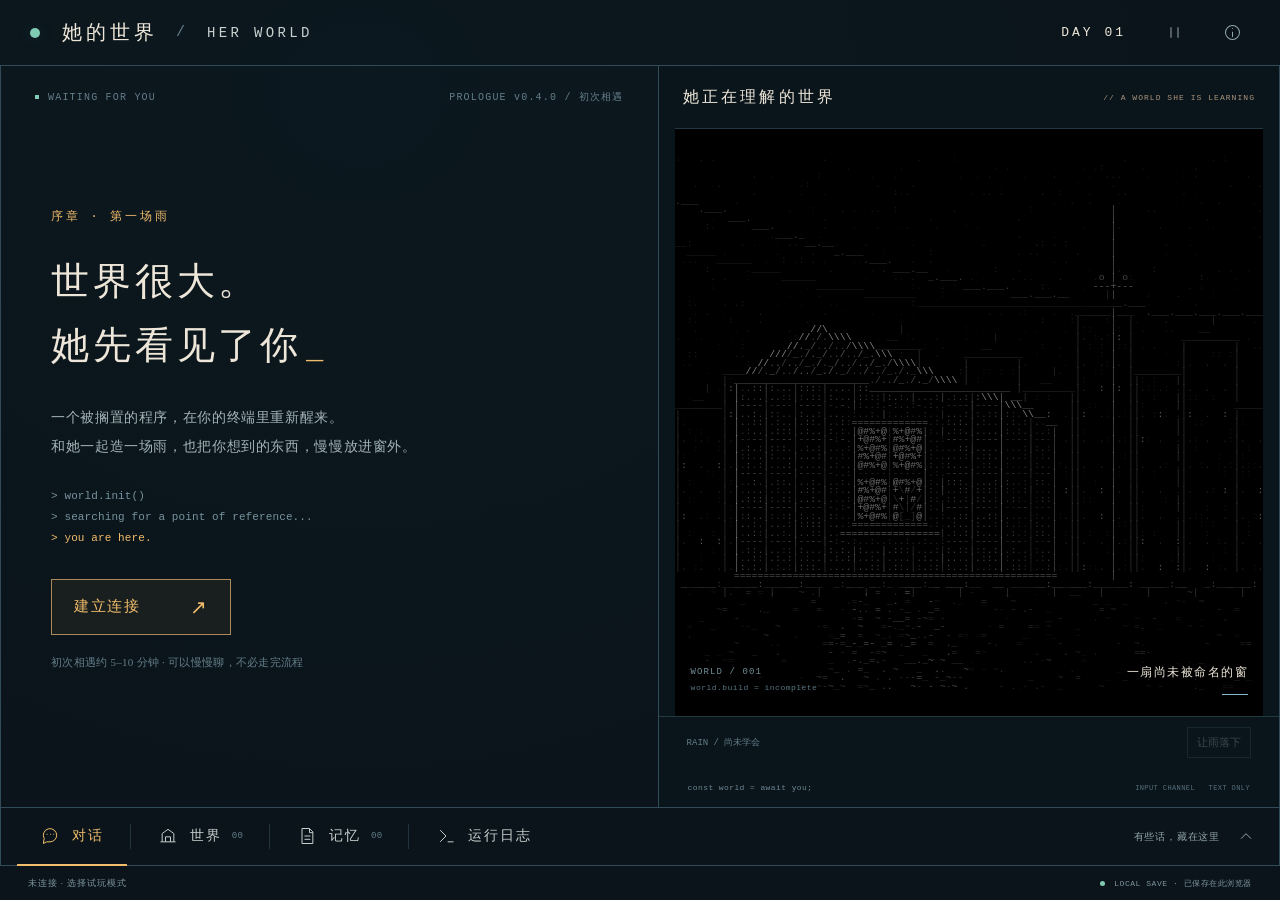
==== index.html @ a396a678 "Add conversational ASCII world objects and revisable memories v0.4.0" ====
<!doctype html>
<html lang="zh-CN">
<head>
  <meta charset="UTF-8">
  <meta name="viewport" content="width=device-width, initial-scale=1, viewport-fit=cover">
  <meta name="theme-color" content="#0a151b">
  <meta name="description" content="她的世界：一段关于雨、记忆与被保留的引用的互动叙事。">
  <title>她的世界 · HER WORLD</title>
  <link rel="icon" href="./favicon.svg" type="image/svg+xml">
  <link rel="stylesheet" href="./styles.css?v=0.4.0">
  <script src="./story.js?v=0.4.0" defer></script>
  <script src="./world-state.js?v=0.4.0" defer></script>
  <script src="./engine.js?v=0.4.0" defer></script>
  <script src="./focus.js?v=0.4.0" defer></script>
  <script src="./ai.js?v=0.4.0" defer></script>
  <script src="./world.js?v=0.4.0" defer></script>
  <script src="./app.js?v=0.4.0" defer></script>
</head>
<body>
  <a class="skip" href="#choices">跳到当前选择</a>
  <main class="app" id="app">
    <header class="topbar">
      <a class="brand" href="./" aria-label="她的世界首页"><span class="status-light" aria-hidden="true"></span><span>她的世界</span><span class="brand-divider">/</span><span class="brand-en">HER WORLD</span></a>
      <div class="top-actions"><span class="day" id="day">DAY 01</span><button class="icon-button" id="motion-toggle" title="暂停场景动画" aria-label="暂停场景动画" aria-pressed="false"><svg viewBox="0 0 24 24" aria-hidden="true"><path d="M8 6v12M16 6v12"/></svg></button><button class="icon-button" id="about-button" title="关于这段故事" aria-label="关于这段故事"><svg viewBox="0 0 24 24" aria-hidden="true"><circle cx="12" cy="12" r="8"/><path d="M12 11v6m0-10v1"/></svg></button></div>
    </header>

    <div class="workspace">
      <section class="conversation" aria-label="与她对话">
        <div class="section-label"><span><i aria-hidden="true"></i> <span id="connection-label">WAITING FOR YOU</span></span><span id="progress-label">PROLOGUE / 约 5 分钟</span></div>
        <div class="intro" id="intro">
          <div class="eyebrow">序章 · 第一场雨</div>
          <h1>世界很大。<br>她先看见了你<span class="cursor">_</span></h1>
          <p class="intro-copy">一个被搁置的程序，在你的终端里重新醒来。<br>和她一起造一场雨，也把你想到的东西，慢慢放进窗外。</p>
          <div class="boot-lines" aria-hidden="true"><span>&gt; world.init()</span><span>&gt; searching for a point of reference<span class="blink">...</span></span><span class="amber">&gt; you are here.</span></div>
          <button class="start-button" id="start-button">建立连接 <span aria-hidden="true">↗</span></button>
          <p class="intro-note">初次相遇约 5–10 分钟 · 可以慢慢聊，不必走完流程</p>
        </div>
        <div class="transcript" id="transcript" role="log" aria-live="off" aria-relevant="additions" aria-label="故事对话" tabindex="0" hidden></div>
        <div class="reveal-controls" id="reveal-controls" hidden><span id="reveal-status">她正在慢慢说…</span><button id="skip-reveal" type="button" title="显示当前这一句（空格键）">显示本句 <kbd>Space</kbd></button></div>
        <div class="sr-only" id="reveal-announcement" role="status" aria-live="polite" aria-atomic="true"></div>
        <div class="response-area" id="response-area" hidden>
          <div class="response-label"><span id="scene-title">她正在等待你的回应</span><span id="turn-count"></span></div>
          <div class="story-invitation" id="story-invitation" aria-label="当前可以一起做的事" hidden><span class="invitation-label">一起试试</span><p id="invitation-question"></p><span class="invitation-note" id="invitation-note">也可以先聊别的，这件事会等你</span></div>
          <form class="free-form" id="free-form" hidden>
            <label class="sr-only" id="free-input-label" for="free-input">用自己的话回应她，最多 80 个字</label>
            <input id="free-input" type="text" maxlength="80" autocomplete="off" aria-describedby="invitation-question input-note" placeholder="或是，告诉她你眼中的世界…">
            <button id="free-send" type="submit" aria-label="发送自己的回应"><svg viewBox="0 0 24 24" aria-hidden="true"><path d="m21 3-6 18-4-8-8-4 18-6Zm0 0L11 13"/></svg></button>
          </form>
          <p class="input-note" id="input-note" hidden></p>
          <button class="memory-invitation" id="memory-invitation" type="button" hidden>运行记录里，有一场没有被清掉的雨。打开看看 ↗</button>
          <div class="choices" id="choices" tabindex="-1"></div>
          <nav class="topic-nav" id="topic-nav" aria-label="回到一个话题"><span>聊起</span><button data-topic="unfinished" data-choice-id="topic_unfinished">未完成</button><button data-topic="teach_rain" data-choice-id="topic_rain">雨</button><button data-topic="rain_name" data-choice-id="topic_name">名字</button><button data-topic="memory_discovery" data-choice-id="topic_memory">记忆</button><button data-topic="her_choice" data-choice-id="topic_choice">理由</button><button data-topic="visitor_reference" data-choice-id="topic_visitor">关于你</button><button data-topic="parting" data-choice-id="topic_goodbye">告别</button></nav>
          <div class="request-error" id="request-error" role="alert" hidden><p id="request-error-text"></p><div><button id="retry-button">手动重试</button><button id="fallback-button">改用离线文本继续</button><button id="cancel-request-button">取消这次回应</button></div></div>
        </div>
      </section>

      <section class="world" aria-label="她正在理解的世界：一座雨夜的城市，一扇逐渐亮起的窗">
        <div class="world-title"><h2>她正在理解的世界</h2><span>// A WORLD SHE IS LEARNING</span></div>
        <div class="world-art"><canvas id="world-canvas" aria-hidden="true"></canvas><span class="world-index">WORLD / 001<br><span id="world-status">awaiting connection</span></span><div class="world-caption"><span id="world-caption">一扇尚未被命名的窗</span><span class="caption-line"></span></div></div>
        <div class="weather-tools"><span id="weather-skill-status">RAIN / 尚未学会</span><div id="weather-controls" aria-label="雨的对话提示，只填入，不执行"></div></div>
        <div class="world-footer"><span id="world-code">const world = await you;</span><span class="coordinate">INPUT CHANNEL <span>TEXT ONLY</span></span></div>
      </section>
    </div>

    <section class="inspector" aria-label="故事记录">
      <div class="tabbar" role="tablist" aria-label="故事面板">
        <button class="tab active" id="tab-dialogue" role="tab" aria-selected="true" aria-controls="inspector-panel" data-panel="dialogue"><svg viewBox="0 0 24 24" aria-hidden="true"><path d="M20 11a8 8 0 0 1-8 8H8l-4 2 1-6a8 8 0 1 1 15-4Z"/><path d="M8 10h1m3 0h1m3 0h1"/></svg>对话</button>
        <button class="tab" id="tab-world" role="tab" aria-selected="false" aria-controls="inspector-panel" data-panel="world" tabindex="-1"><svg viewBox="0 0 24 24" aria-hidden="true"><path d="M3 19h18M5 19V9l7-5 7 5v10M9 19v-6h6v6"/></svg>世界<span class="tab-count" id="object-count">00</span></button>
        <button class="tab" id="tab-memory" role="tab" aria-selected="false" aria-controls="inspector-panel" data-panel="memory" tabindex="-1"><svg viewBox="0 0 24 24" aria-hidden="true"><path d="M6 3h9l4 4v14H6V3Zm9 0v5h4M9 12h7m-7 4h7"/></svg>记忆<span class="tab-count" id="memory-count">00</span></button>
        <button class="tab" id="tab-logs" role="tab" aria-selected="false" aria-controls="inspector-panel" data-panel="logs" tabindex="-1"><svg viewBox="0 0 24 24" aria-hidden="true"><path d="m5 5 7 7-7 7m9 0h7"/></svg>运行日志<span class="unread-dot" id="log-dot" hidden></span></button>
        <button class="drawer-toggle" id="drawer-toggle" aria-label="打开运行日志" aria-expanded="false" aria-controls="inspector-panel"><span id="drawer-hint">有些话，藏在这里</span><svg viewBox="0 0 24 24" aria-hidden="true"><path d="m6 14 6-6 6 6"/></svg></button>
      </div>
      <div class="inspector-panel" id="inspector-panel" role="tabpanel" aria-labelledby="tab-logs" hidden>
        <div class="objects-panel" id="objects-panel" hidden><div class="objects-guide"><p id="objects-help">把想到的东西说给她听，也可以移动、改形状、重新解释它。当前最多 8 件，每件最多 24×10 个字符。</p><button id="object-example" type="button">填入一个想法：窗边的双人长椅 ↗</button></div><div class="objects-list" id="objects-list" tabindex="0" aria-label="当前物件与注解"></div></div>
        <div class="logs-layout" id="logs-panel"><div class="log-list" id="log-list" tabindex="0" aria-label="运行日志"></div><div class="attention"><div class="trace-title"><span aria-hidden="true">▸</span> conversation focus <span class="trace-note">游戏内关注</span></div><div class="focus-bars" id="focus-bars" aria-label="近期对话的关注比例"></div><p id="attention-caption">根据已经发生的对话与变化计算，并非模型内部注意力。</p></div></div>
        <div class="memory-panel" id="memory-panel" hidden></div>
      </div>
    </section>
    <footer class="statusbar"><button class="chapter-status" id="ai-status-button" title="连接模式与 Key 设置">未连接 · 选择试玩模式</button><div><button id="reset-button" hidden>重新开始</button><span class="save-status" id="save-status"><i aria-hidden="true"></i> LOCAL SAVE · 本地保存</span></div></footer>
  </main>
  <dialog id="about-dialog" aria-labelledby="about-title"><button class="dialog-close" data-close="about-dialog" aria-label="关闭">×</button><div class="eyebrow">HER WORLD / PROLOGUE v0.4.0</div><h2 id="about-title">有些东西，值得留着。</h2><p>这是一段可以慢慢停留的原创互动序章。你将唤醒一个未完成的程序，和她一起理解、修改并命名一场雨。雨的能力可反复使用，聊天不会自动跳到下一个问题。</p><p>也可以把长椅、纸风车或你想到的新物件放进窗外，继续改变它的位置、样子和意义。打开「世界」，看看共同添上的东西、你赋予的意义和她的理解。原始对白会单独保留。</p><p>打开底部的「运行日志」，看看语言之外发生了什么。你可以随时停下，下次从同一浏览器继续。</p><p class="muted">AI 模式由你自己的 DMXAPI Key 提供实时回应；天气和记忆由本地校验的事件控制。离线模式使用作者编写的分支文本与简化字符轮廓。关注比例只根据游戏内已发生的对话与变化计算；运行日志是叙事内容，两者都不是模型的真实思维过程。故事结局尚未确定。</p><button class="start-button" data-close="about-dialog">回到窗边 <span aria-hidden="true">↗</span></button></dialog>
  <dialog id="connect-dialog" aria-labelledby="connect-title"><button class="dialog-close" data-close="connect-dialog" aria-label="关闭连接设置">×</button><div class="eyebrow">CONNECTION / 连接方式</div><h2 id="connect-title">让她回应，或者先听一场雨。</h2><p>AI 模式会把你输入的 Key 和本局近期对话直接发送至 <span class="endpoint">https://www.dmxapi.cn/v1/chat/completions</span>，模型固定为 glm-5.3-flash。可能产生服务商费用，每次连接开场或回应发起一次请求，单次输出上限 2048 tokens（含推理），不自动重试。</p><form id="connect-form" autocomplete="off"><label for="api-key">DMXAPI Key</label><input id="api-key" name="her-world-volatile-key" type="password" autocomplete="off" spellcheck="false" maxlength="500" placeholder="仅在此页面内存中使用" aria-describedby="key-note"><p class="muted" id="key-note">Key 不写入本地存储、网址或日志。刷新、离开页面或点击断开后需重新输入。浏览器扩展与此页面脚本仍可读取运行时信息，请使用低额度的专用 Key。服务商若禁止跨域访问，仍需要转发服务。</p><button type="submit" class="start-button" id="connect-button">连接并继续 <span aria-hidden="true">↗</span></button></form><p id="connection-error" class="connection-error" role="alert" hidden></p><div class="connect-alternatives"><button class="secondary-button" id="offline-button">先玩离线版本</button><button class="secondary-button" id="disconnect-button" hidden>断开并清除 Key</button></div><p class="muted">AI 输出与游戏选择会随进度保存在此浏览器。页面限额只是使用提醒；真实额度以服务商设置为准。</p></dialog>
  <dialog id="reset-dialog" aria-labelledby="reset-title"><div class="eyebrow">RESET / REPLAY</div><h2 id="reset-title">再认识她一次？</h2><p>这会清除这段故事在此浏览器保存的对话、选择和记忆。从第一天重新开始。</p><div class="dialog-actions"><button class="secondary-button" data-close="reset-dialog">留在这里</button><button class="start-button" id="confirm-reset">重新开始</button></div></dialog>
  <div class="toast" id="toast" role="status" hidden></div>
  <noscript><p class="no-script">这段互动故事需要 JavaScript。请开启 JavaScript 后重新载入。</p></noscript>
</body>
</html>
---- styles.css ----
@charset "UTF-8";
:root{color-scheme:dark;--bg:#0a141a;--ink:#eee7d9;--muted:#91a7ad;--dim:#647e89;--line:#314b58;--line-soft:#223843;--amber:#f1bc6b;--blue:#8ab7c9;--mint:#80cbb3;--serif:"Noto Serif CJK SC","Songti SC","STSong","SimSun",serif;--mono:"SFMono-Regular",Consolas,"Liberation Mono",monospace;--sans:system-ui,-apple-system,"Segoe UI",sans-serif}
*{box-sizing:border-box}html,body{margin:0;min-height:100%;background:var(--bg)}body{color:var(--ink);font-family:var(--serif);-webkit-font-smoothing:antialiased}button,input,a{-webkit-tap-highlight-color:transparent}button,input{font:inherit}button{color:inherit;cursor:pointer}button:disabled{cursor:wait;opacity:.55}a{color:inherit}button{border:0;background:none}button, a, input{outline-offset:5px}button:focus-visible,a:focus-visible,input:focus-visible,[tabindex]:focus-visible{outline:2px solid var(--amber)}button:hover{color:var(--amber)}[hidden]{display:none!important}svg{display:block}::selection{color:#07131a;background:var(--amber)}.sr-only{position:absolute;width:1px;height:1px;padding:0;margin:-1px;overflow:hidden;clip:rect(0,0,0,0);white-space:nowrap;border:0}.skip{position:fixed;z-index:100;top:-80px;left:10px;background:var(--amber);color:#10212a;padding:12px}.skip:focus{top:10px}.app{height:100dvh;min-height:650px;display:flex;flex-direction:column;overflow:hidden;max-width:2000px;margin:auto;background:radial-gradient(ellipse at 28% 10%,#10202955,transparent 65%)}.topbar{height:66px;flex:none;display:flex;align-items:center;justify-content:space-between;border-bottom:1px solid var(--line);padding:0 30px}.brand{display:flex;align-items:center;gap:18px;font-size:20px;letter-spacing:.2em;text-decoration:none;white-space:nowrap}.status-light{width:10px;height:10px;border-radius:50%;background:var(--mint);box-shadow:0 0 15px #80cbb326;margin-right:4px}.brand-divider{color:var(--dim);font-family:var(--mono);font-size:15px}.brand-en{font-family:var(--mono);font-size:14px;letter-spacing:.24em;color:#cad1d0}.top-actions{display:flex;align-items:center;height:100%;gap:22px}.day{font-family:var(--mono);font-size:13px;letter-spacing:.23em;margin-right:8px}.icon-button{width:36px;height:36px;color:var(--muted);display:grid;place-items:center}.icon-button svg{width:21px;height:21px;fill:none;stroke:currentColor;stroke-width:1.15}.workspace{flex:1;min-height:0;display:grid;grid-template-columns:1.06fr 1fr;border:1px solid var(--line);border-top:none}.conversation{min-width:0;min-height:0;display:flex;flex-direction:column;border-right:1px solid var(--line);position:relative;padding:0 34px 27px}.section-label{font-family:var(--mono);font-size:10px;letter-spacing:.12em;display:flex;align-items:center;justify-content:space-between;color:var(--dim);padding:24px 0 22px;gap:12px;flex:none}.section-label>span:first-child{display:flex;align-items:center;gap:9px}.section-label i{display:inline-block;width:4px;height:4px;background:var(--mint)}.intro{display:flex;flex-direction:column;justify-content:center;align-items:flex-start;flex:1;padding:0 16px 28px}.eyebrow{font-size:12px;letter-spacing:.23em;color:var(--amber);font-family:var(--mono);margin-bottom:25px}.intro h1{font-size:clamp(28px,3vw,45px);line-height:1.65;font-weight:400;letter-spacing:.1em;margin:0 0 26px}.cursor{color:var(--amber);font-family:var(--mono);font-size:.75em;margin-left:4px}.intro-copy{font-size:14px;line-height:2.1;color:#a2b3b6;margin:0 0 28px;letter-spacing:.045em}.boot-lines{display:flex;flex-direction:column;gap:9px;font-family:var(--mono);font-size:11px;color:#77939e;letter-spacing:.01em;margin:0 0 35px}.amber{color:var(--amber)}.start-button{display:inline-flex;justify-content:space-between;align-items:center;gap:50px;border:1px solid #ac8959;padding:15px 22px;color:var(--amber);font-size:15px;letter-spacing:.1em;background:#e6aa5010;transition:background .2s,border-color .2s}.start-button:hover{background:#e6aa5022;border-color:var(--amber)}.start-button span{font-family:var(--sans);font-size:20px}.intro-note{font-size:11px;color:var(--dim);margin:20px 0 0;letter-spacing:.025em}.blink{animation:blink 2.4s infinite}@keyframes blink{50%{opacity:.2}}.transcript{flex:1;min-height:0;overflow:auto;scrollbar-width:thin;scrollbar-color:#314b58 transparent;padding:0 10px 24px 0;scroll-behavior:smooth;overscroll-behavior:contain;mask-image:linear-gradient(transparent,#000 14px,#000 calc(100% - 7px),transparent)}.message{display:grid;grid-template-columns:45px 26px 1fr;gap:11px;font-size:17px;line-height:1.95;padding:12px 0;animation:arrive .4s ease-out}.message .time{font-family:var(--mono);font-size:10px;color:var(--dim);line-height:3.25;letter-spacing:.03em}.message .speaker{color:var(--amber);white-space:nowrap;letter-spacing:.1em}.message .message-text{white-space:pre-wrap;overflow-wrap:anywhere}.message.you .speaker{color:var(--blue)}.message.you .message-text{color:#bacbd0}.message.system{display:block;font-family:var(--mono);font-size:11px;letter-spacing:.08em;color:var(--dim);padding:18px 0 10px}.day-marker{display:flex;align-items:center;gap:14px;font-family:var(--mono);font-size:10px;letter-spacing:.16em;color:#89a5b0;padding:30px 0 20px}.day-marker:after{content:"";flex:1;height:1px;background:var(--line-soft)}.day-marker:first-child{padding-top:5px}.message.thinking{color:var(--dim);letter-spacing:.4em;font-family:var(--mono);font-size:15px}@keyframes arrive{from{opacity:0;transform:translateY(5px)}to{opacity:1;transform:none}}.response-area{flex:none;padding-top:16px;border-top:1px solid var(--line-soft);position:relative}.response-label{font-size:10px;letter-spacing:.11em;color:var(--dim);display:flex;justify-content:space-between;gap:12px;margin-bottom:13px}.response-label span:last-child{font-family:var(--mono)}.choices{display:flex;flex-direction:column;gap:8px}.choice{width:100%;display:flex;align-items:center;gap:13px;text-align:left;padding:11px 13px;min-height:44px;border:1px solid var(--line);background:linear-gradient(100deg,#13273077,#10212b11);font-size:13px;line-height:1.65;letter-spacing:.03em;transition:border-color .2s,background .2s}.choice:hover{border-color:#997b50;background:#f1bc6b0a}.choice .choice-index{color:var(--dim);font-size:10px;font-family:var(--mono)}.choice .choice-arrow{margin-left:auto;color:var(--dim);font-family:var(--mono)}.choice:hover .choice-arrow{color:var(--amber)}.free-form{display:flex;margin-top:13px;border:1px solid #405d6d;min-height:48px}.free-form:focus-within{border-color:var(--blue)}.free-form input{width:100%;min-width:0;padding:12px 14px;color:var(--ink);font-size:13px;letter-spacing:.04em;background:transparent;border:0;outline:none}.free-form input::placeholder{color:#7c929b}.free-form button{width:51px;flex:none;display:grid;place-items:center;border-left:1px solid #405d6d;color:var(--blue)}.free-form svg{width:22px;height:22px;fill:none;stroke:currentColor;stroke-width:1.3}.input-note{font-family:var(--sans);font-size:9px;color:#7c929b;letter-spacing:.025em;margin:8px 0 0}.world{min-width:0;min-height:0;display:flex;flex-direction:column;background:#0a141b;position:relative}.world-title{height:62px;padding:0 24px;display:flex;align-items:center;justify-content:space-between;gap:16px;flex:none}.world-title h2{font-size:16px;font-weight:400;letter-spacing:.2em;white-space:nowrap;margin:0}.world-title>span{font:8px var(--mono);letter-spacing:.13em;color:#ac957b;white-space:nowrap}.world-art{position:relative;flex:1;min-height:0;overflow:hidden;margin:0 16px;border-top:1px solid var(--line-soft)}#world-canvas{position:absolute;inset:0;width:100%;height:100%}.world-vignette{position:absolute;inset:0;pointer-events:none;background:radial-gradient(ellipse at 44% 49%,transparent 32%,#0a141b80 90%)}.world-grain{position:absolute;inset:0;pointer-events:none;opacity:.08;background-image:url("data:image/svg+xml,%3Csvg viewBox='0 0 150 150' xmlns='http://www.w3.org/2000/svg'%3E%3Cfilter id='n'%3E%3CfeTurbulence type='fractalNoise' baseFrequency='.7' numOctaves='3' stitchTiles='stitch'/%3E%3C/filter%3E%3Crect width='100%25' height='100%25' opacity='.65' filter='url(%23n)'/%3E%3C/svg%3E")}.world-index{position:absolute;left:16px;bottom:20px;font:9px/1.8 var(--mono);letter-spacing:.12em;color:#718d98}.world-index>span{font-size:8px;letter-spacing:.06em;color:#587480}.world-caption{position:absolute;right:15px;bottom:21px;display:flex;flex-direction:column;align-items:flex-end;gap:13px;font-size:12px;letter-spacing:.12em}.caption-line{width:26px;height:1px;background:var(--blue)}.world-footer{height:39px;display:flex;align-items:center;justify-content:space-between;padding:0 29px;font:8px var(--mono);color:#6f8792;letter-spacing:.05em;gap:10px}.coordinate{font-size:7px;white-space:nowrap;color:#58707b}.coordinate span{padding-left:9px}.inspector{flex:none}.tabbar{display:flex;height:58px;border:1px solid var(--line);border-top:0;padding:0 16px;gap:8px}.tab{position:relative;display:flex;align-items:center;gap:12px;padding:0 23px;font-size:14px;letter-spacing:.14em;color:#c5cdcb;border-bottom:2px solid transparent;margin-bottom:-1px}.tab::after{content:"";position:absolute;right:-4px;height:25px;width:1px;background:#21343d}.tab:nth-child(3)::after{display:none}.tab svg{width:20px;height:20px;stroke:currentColor;fill:none;stroke-width:1.2}.tab.active{color:var(--amber);border-bottom-color:var(--amber)}.tab-count{font:9px var(--mono);color:var(--dim);letter-spacing:.03em;margin-left:-2px}.unread-dot{width:4px;height:4px;border-radius:50%;background:var(--amber);box-shadow:0 0 8px #f1bc6b55}.drawer-toggle{display:flex;align-items:center;gap:16px;margin-left:auto;padding:0 7px;color:#91a4aa}.drawer-toggle span{font-size:10px;letter-spacing:.08em}.drawer-toggle svg{width:20px;height:20px;stroke:currentColor;fill:none;stroke-width:1.2;transition:transform .25s}.drawer-toggle[aria-expanded=true] svg{transform:rotate(180deg)}.inspector-panel{height:235px;border:1px solid var(--line);border-top:0;padding:17px 30px;background:#091319}.logs-layout{height:100%;display:grid;grid-template-columns:1.15fr 1fr;gap:23px}.log-list{overflow:auto;scrollbar-width:thin;scrollbar-color:#314b58 transparent;padding-right:14px;overscroll-behavior:contain}.log-line{display:grid;grid-template-columns:22px 60px 1fr;gap:10px;align-items:start;font:12px/2 var(--mono);padding:1px 0;color:#bdc9ca;overflow-wrap:anywhere}.log-line .line-no{color:#69828e;font-size:10px}.log-line .log-time{color:#89a0aa;font-size:10px}.log-line.comment{color:var(--amber);font-family:var(--serif);letter-spacing:.035em}.log-line.retain{color:var(--amber)}.log-line.discard{color:#8298a2}.attention{border-left:1px solid var(--line);padding:0 0 0 22px;min-width:0}.trace-title{font:11px var(--mono);letter-spacing:.16em;color:var(--blue);display:flex;align-items:center;gap:6px}.trace-note{margin-left:auto;font:9px var(--serif);color:#718993;letter-spacing:.02em}.trace-svg{width:100%;height:calc(100% - 44px);min-height:100px}.trace-labels{font:12px var(--mono);fill:#c1c7c6;text-anchor:end;letter-spacing:.05em}.trace-paths{stroke:var(--amber);stroke-width:1.1;stroke-dasharray:2 3;fill:none;opacity:.4;transition:opacity 1s}.trace-paths path:nth-child(2){stroke-width:1.4}.trace-dots{fill:var(--amber)}.you-label{font:17px var(--serif);fill:var(--amber);letter-spacing:.1em}.you-glow{opacity:.5}.attention p{font-size:10px;letter-spacing:.08em;color:#819ba4;margin:0}.memory-panel{height:100%;display:grid;grid-template-columns:repeat(3,minmax(0,1fr));gap:13px;overflow:auto;scrollbar-width:thin;scrollbar-color:#314b58 transparent;align-content:start}.memory-card{border:1px solid var(--line-soft);padding:16px 18px;background:#15242b55;position:relative}.memory-card:before{content:"";width:4px;height:4px;position:absolute;right:13px;top:15px;background:var(--amber)}.memory-id{font:9px var(--mono);letter-spacing:.08em;color:#819dab}.memory-card h3{font-size:14px;letter-spacing:.1em;font-weight:400;color:var(--amber);margin:12px 0 10px}.memory-card p{font-size:12px;line-height:1.9;margin:0;color:#bbcacb}.empty-memory{padding:15px 3px;color:var(--muted);font-size:14px;line-height:2;grid-column:1/-1}.empty-memory code{font:11px var(--mono);color:var(--dim)}.statusbar{flex:none;min-height:34px;display:flex;align-items:center;justify-content:space-between;padding:0 28px;font:9px var(--mono);letter-spacing:.06em;color:#8096a0;gap:16px}.statusbar>div{display:flex;align-items:center;gap:23px}.chapter-status{font-family:var(--serif);font-size:9px;letter-spacing:.1em}.save-status{display:flex;gap:9px;align-items:center;font-size:8px;white-space:nowrap}.save-status i{height:5px;width:5px;border-radius:50%;background:var(--mint)}.save-status.warning i{background:var(--amber)}#reset-button{font-size:9px;letter-spacing:.04em;padding:8px 0;color:var(--dim)}#reset-button:hover{color:var(--amber)}dialog{width:min(480px,calc(100vw - 36px));background:#101e25;border:1px solid #4a6472;color:var(--ink);padding:36px;box-shadow:0 24px 100px #0008;max-height:85dvh;overflow:auto}dialog::backdrop{background:#030a10bb;backdrop-filter:blur(5px)}dialog h2{font-size:24px;font-weight:400;letter-spacing:.06em;line-height:1.6;margin:12px 0 22px}dialog p{font-size:13px;line-height:2;color:#c2ccca}dialog .muted{font-size:11px;color:#8198a2;margin-bottom:26px}.dialog-close{position:absolute;top:10px;right:10px;width:36px;height:36px;font:25px var(--sans);color:var(--muted)}.dialog-actions{display:flex;gap:14px;margin-top:25px;justify-content:flex-end}.secondary-button{font-size:14px;padding:14px 18px;border:1px solid var(--line);color:#b7c5c7}.toast{position:fixed;bottom:51px;left:50%;transform:translateX(-50%);background:#152a32;border:1px solid #496570;padding:12px 18px;font-size:12px;color:#d0dad5;box-shadow:0 4px 25px #0005;z-index:20;max-width:calc(100vw - 30px);text-align:center}.ending{padding:20px 0 8px}.ending .eyebrow{margin-bottom:10px}.ending h2{font-size:26px;font-weight:400;letter-spacing:.09em;line-height:1.7;margin:10px 0 15px}.ending p{font-size:13px;line-height:2;color:#a9bfc4}.ending-actions{display:flex;gap:8px;flex-wrap:wrap;margin-top:14px}.ending-actions button{font-size:12px;padding:9px 13px;border:1px solid var(--line);color:var(--amber)}.no-script{position:fixed;inset:0;background:#0a141af0;z-index:100;padding:20vh 10vw;font-size:20px}
@media(min-width:1550px){.conversation{padding:0 48px 32px}.message{font-size:20px;padding:16px 0;grid-template-columns:56px 30px 1fr;gap:16px}.message .time{line-height:3.8}.choice{font-size:15px;padding:12px 16px}.section-label{padding:26px 0}.world-title h2{font-size:19px}.world-title>span{font-size:9px}.inspector-panel{height:270px;padding:22px 38px}.log-line{font-size:14px;line-height:2.25}.trace-title{font-size:13px}.intro-copy{font-size:16px}.intro-note{font-size:12px}}
@media(max-width:1100px) and (min-width:761px){.conversation{padding:0 22px 22px}.section-label{font-size:8px}.world-title{padding:0 19px}.world-title h2{font-size:14px}.world-title>span{font-size:6px;letter-spacing:.07em}.message{font-size:15px;grid-template-columns:36px 22px 1fr;gap:8px}.message .time{font-size:8px}.coordinate{display:none}.intro{padding-left:0;padding-right:0}.intro h1{font-size:31px}.intro-copy{font-size:12px}.tab{padding:0 15px}.inspector-panel{height:220px;padding:17px 22px}.log-line{font-size:10px;grid-template-columns:17px 50px 1fr;gap:7px}.log-line .log-time{font-size:8px}.trace-note{display:none}}
@media(max-height:790px) and (min-width:761px){.topbar{height:53px}.section-label{padding:18px 0 15px}.message{font-size:15px;padding:9px 0;line-height:1.85}.response-area{padding-top:11px}.choice{padding:8px 12px;min-height:40px;font-size:12px}.choices{gap:6px}.free-form{min-height:42px;margin-top:10px}.free-form input{padding:9px 12px}.intro{padding-bottom:14px}.intro h1{font-size:32px;line-height:1.55;margin-bottom:20px}.intro-copy{font-size:12px;margin-bottom:20px}.boot-lines{margin-bottom:22px}.intro .eyebrow{margin-bottom:20px}.intro-note{font-size:10px}.tabbar{height:50px}.inspector-panel{height:195px}.world-title{height:51px}.conversation{padding-bottom:19px}.log-line{font-size:11px}}
@media(max-width:760px){.app{height:auto;min-height:100dvh;overflow:visible}.topbar{height:57px;padding:0 17px;gap:10px}.brand{font-size:15px;gap:10px;letter-spacing:.12em}.status-light{width:7px;height:7px;margin-right:1px}.brand-en{font-size:9px;letter-spacing:.12em}.brand-divider{font-size:11px}.top-actions{gap:7px}.day{font-size:9px;letter-spacing:.12em;margin:0 2px}.icon-button{width:28px;height:32px}.icon-button svg{width:17px;height:17px}.workspace{display:flex;flex-direction:column-reverse;min-height:0;flex:none}.world{height:280px;flex:none;border-bottom:1px solid var(--line)}.world-title{height:43px;padding:0 19px}.world-title h2{font-size:12px;letter-spacing:.16em}.world-title>span{font-size:6px;letter-spacing:.09em}.world-art{margin:0 11px}.world-footer{display:none}.world-index{bottom:15px;font-size:7px;left:9px;line-height:1.7}.world-index>span{font-size:6px}.world-caption{font-size:10px;bottom:16px;right:9px;gap:9px}.caption-line{width:19px}.conversation{border-right:0;padding:0 21px 22px;min-height:430px}.section-label{padding:18px 0 17px;font-size:8px;letter-spacing:.06em}.intro{padding:20px 1px 21px}.intro h1{font-size:31px;line-height:1.55;letter-spacing:.07em;margin-bottom:21px}.eyebrow{font-size:10px;margin-bottom:19px}.intro-copy{font-size:12px;line-height:2}.boot-lines{font-size:9px;gap:7px;margin-bottom:25px}.start-button{font-size:13px;padding:12px 18px;gap:45px;min-height:44px}.intro-note{font-size:9px;margin-top:17px}.transcript{max-height:380px;min-height:210px;padding-right:5px;padding-bottom:20px;flex:none}.message{font-size:16px;line-height:1.9;grid-template-columns:33px 20px 1fr;gap:8px;padding:11px 0}.message .time{font-size:8px;line-height:3.8}.message.system{font-size:10px}.day-marker{font-size:9px;padding:20px 0 12px}.response-area{padding-top:14px;margin-top:5px}.response-label{font-size:9px;letter-spacing:.06em}.choice{font-size:13px;padding:12px;gap:10px;min-height:46px}.choices{gap:8px}.free-form{min-height:47px;margin-top:12px}.free-form input{font-size:16px;letter-spacing:0;padding:10px}.free-form input::placeholder{font-size:12px}.input-note{font-size:8px;line-height:1.7}.tabbar{height:54px;padding:0 8px;gap:1px}.tab{padding:0 12px;font-size:12px;gap:7px;letter-spacing:.05em;min-height:44px}.tab svg{width:17px;height:17px}.tab-count{font-size:8px}.tab::after{right:0;height:19px}.drawer-toggle{padding:0 9px;min-width:36px}.drawer-toggle span{display:none}.drawer-toggle svg{width:18px;height:18px}.inspector-panel{height:auto;max-height:none;padding:19px 19px 15px}.logs-layout{display:flex;flex-direction:column;gap:19px}.log-list{max-height:250px;padding-right:0}.log-line{font-size:11px;grid-template-columns:20px 51px 1fr;gap:7px;line-height:2.15}.log-line .log-time,.log-line .line-no{font-size:8px}.attention{border-left:0;border-top:1px solid var(--line-soft);padding:16px 0 0;height:200px}.trace-title{font-size:10px}.trace-note{font-size:8px}.trace-svg{height:135px}.attention p{font-size:9px}.memory-panel{grid-template-columns:1fr;gap:10px;max-height:390px}.memory-card{padding:15px 17px}.memory-card h3{font-size:14px;margin:10px 0 7px}.memory-card p{font-size:12px}.statusbar{min-height:49px;padding:9px 17px;align-items:flex-start;gap:8px}.chapter-status{font-size:8px;line-height:1.8;max-width:130px}.statusbar>div{flex-direction:column-reverse;align-items:flex-end;gap:5px}.save-status{font-size:7px;letter-spacing:0;gap:5px;line-height:1.8}#reset-button{font-size:8px;padding:1px 0}.toast{bottom:22px;font-size:11px;line-height:1.7}.ending h2{font-size:23px}.ending p{font-size:12px}.ending{padding-top:12px}dialog{padding:30px 25px}dialog h2{font-size:21px}.dialog-actions .start-button{gap:12px}.secondary-button{font-size:12px;padding:12px 14px}.dialog-actions{gap:9px}}
@media(max-width:360px){.brand-en,.brand-divider{display:none}.brand{font-size:15px}.conversation{padding-left:16px;padding-right:16px}.tab{padding:0 10px}.world-title>span{font-size:5px}.message{font-size:15px}}
@media(prefers-reduced-motion:reduce){*,*:before,*:after{animation:none!important;transition:none!important;scroll-behavior:auto!important}}
.motion-paused *{animation:none!important;transition:none!important;scroll-behavior:auto!important}
.endpoint{font:10px/1.8 var(--mono);overflow-wrap:anywhere;color:var(--blue)}#connect-form{margin-top:22px}#connect-form label{display:block;font:11px var(--mono);letter-spacing:.08em;color:var(--blue);margin-bottom:10px}#api-key{display:block;width:100%;padding:14px 12px;background:#09151d;border:1px solid var(--line);color:var(--ink);font:16px var(--mono)}.connect-alternatives{display:flex;gap:9px;margin-top:16px;flex-wrap:wrap}.connect-alternatives button{font-size:12px;padding:12px}.request-error{border:1px solid #80633f;background:#e3a55209;padding:12px 14px;margin-top:14px}.request-error p,.connection-error{font-size:12px;line-height:1.9;color:var(--amber);margin:0 0 12px}.request-error>div{display:flex;gap:8px;flex-wrap:wrap}.request-error button{border:1px solid #7f684d;padding:8px 10px;font-size:11px;min-height:36px}.log-gate{color:var(--amber);border-color:#957647;background:#d8a35c0c}.ai-live{color:var(--mint)}#ai-status-button{padding:4px 0;text-align:left}.statusbar .chapter-status{cursor:pointer}.tab.active:focus-visible{outline-offset:-5px}
.response-area{display:flex;flex-direction:column}.response-label{order:0}.free-form{order:1;margin-top:0}.input-note{order:2;margin:7px 0 12px}.choices{order:3}.request-error{order:4}.response-area.has-free .choices{display:grid;grid-template-columns:repeat(3,minmax(0,1fr));gap:7px}.response-area.has-free .choice{padding:9px 10px;font-size:11px;align-items:flex-start;gap:7px;min-height:46px}.response-area.has-free .choice-arrow{display:none}.response-area.has-free .choice-index{font-size:8px;line-height:2.2}.response-area.has-free .free-form input{font-size:15px}.response-area.has-free .input-note{color:#93a8ae}

/* One complete narrative is saved; only the presentation arrives gradually. */
.reveal-controls{display:flex;align-items:center;justify-content:space-between;gap:12px;min-height:38px;padding:4px 0 9px;color:var(--dim);font:10px var(--mono);letter-spacing:.04em;flex:none}
.reveal-controls button{border:1px solid var(--line);padding:7px 10px;min-height:32px;color:var(--amber);font:10px var(--sans);transition:opacity .25s,border-color .25s}
.reveal-controls button:hover{border-color:#957647}.reveal-controls button:disabled{opacity:.45;cursor:default}.reveal-controls kbd{font:8px var(--mono);color:var(--dim);margin-left:9px}
.response-wait{font-size:12px;line-height:1.8;min-height:52px;color:#8198a2;padding:10px 0;animation:arrive .65s ease-out}
.message.typing .message-text:after{content:'▏';color:var(--amber);font-size:.85em;margin-left:2px;animation:blink 1s infinite}
.message.restored{animation:none}.message.system{animation:arrive .65s ease-out}.message.you{animation:none}.log-line{animation:arrive .55s ease-out}.memory-card{animation:arrive .85s ease-out}
.inspector-panel{animation:arrive .5s ease-out}.response-area:not(:has(.response-wait)) .choices,.response-area:not(:has(.response-wait)) .free-form{animation:arrive .6s ease-out}

/* Conversation is a place to stay; skills are available independently of topics. */
.topic-nav{order:4;display:flex;align-items:center;gap:9px;flex-wrap:wrap;margin-top:10px;font:10px var(--sans);color:var(--dim)}
.topic-nav button{padding:4px 1px;border-bottom:1px solid transparent;color:var(--muted)}.topic-nav button:hover,.topic-nav button[aria-pressed="true"]{color:var(--amber);border-bottom-color:var(--amber)}
.request-error{order:5}.weather-tools{display:flex;align-items:center;justify-content:space-between;gap:10px;padding:10px 28px;flex:none;border-top:1px solid var(--line-soft);font:9px var(--mono);color:var(--dim)}
#weather-controls{display:flex;gap:6px}.weather-skill{font:11px var(--sans);padding:7px 9px;border:1px solid var(--line);color:var(--muted);white-space:nowrap}.weather-skill:disabled{opacity:.35;cursor:default}.weather-skill:hover:not(:disabled){color:var(--amber);border-color:var(--amber)}
@media(max-height:790px) and (min-width:761px){.topic-nav{margin-top:6px}.response-area.has-free .choice{min-height:36px;padding:6px 8px}.weather-tools{padding:8px 20px}.input-note{margin-bottom:7px}.topic-nav button{padding:3px 1px}}

.focus-bars{display:flex;flex-direction:column;justify-content:center;gap:13px;height:calc(100% - 47px);min-height:100px;padding:12px 0}.focus-row{display:grid;grid-template-columns:48px minmax(70px,1fr) 32px;gap:10px;align-items:center;font:10px var(--mono);color:var(--muted)}.focus-label{font-family:var(--sans)}.focus-meter{position:relative;display:block;white-space:nowrap;overflow:hidden;line-height:1;letter-spacing:3px;font:12px/1 var(--mono)}.focus-track{color:#304955}.focus-fill{position:absolute;left:0;top:0;overflow:hidden;color:var(--amber);transition:width 1.2s ease-in-out}.focus-percent{text-align:right;color:var(--blue);font-size:9px}.focus-empty{font-size:11px;color:var(--dim);line-height:1.8}.attention p{font-size:9px;letter-spacing:0;line-height:1.7}.attention .trace-note{display:inline}

.focus-meter{width:20ch;max-width:100%;letter-spacing:0;font:12px/1 var(--mono)}.focus-row{grid-template-columns:48px minmax(70px,1fr) 32px}.focus-meter{justify-self:center}.focus-fill{will-change:width}

.response-wait{grid-column:1 / -1}

.memory-invitation{order:3;text-align:left;font-size:11px;line-height:1.8;padding:7px 9px;margin:0 0 8px;border:1px solid #80633f;background:#e3a55209;color:var(--amber)}.response-area .choices{order:4}.response-area .topic-nav{order:5}.response-area .request-error{order:6}
.story-invitation{order:0;animation:arrive .6s ease-out;display:grid;grid-template-columns:auto 1fr;column-gap:11px;row-gap:3px;border-left:1px solid #80633f;padding:1px 0 2px 10px;margin:0 0 12px}.invitation-label{font-size:9px;letter-spacing:.1em;color:var(--amber);line-height:2}.story-invitation p{margin:0;font-size:12px;line-height:1.8;color:#c4d0cd}.invitation-note{grid-column:2;font-size:9px;color:#7f979f;line-height:1.6}.story-invitation[hidden]{display:none}@media(max-height:790px) and (min-width:761px){.story-invitation{margin-bottom:8px;row-gap:1px}.story-invitation p{font-size:11px}.invitation-note{font-size:8px}}

/* Objects are scene data; this drawer is an optional reader and chat starter. */
.objects-panel{height:100%;display:flex;flex-direction:column;gap:10px;min-height:0}.objects-panel[hidden]{display:none}.objects-guide{display:flex;align-items:center;gap:20px;flex:none}.objects-guide p{margin:0;max-width:780px;color:#99aeb3;font-size:10px;line-height:1.8}.objects-guide button{margin-left:auto;flex:none;border:1px solid var(--line);padding:8px 10px;color:var(--amber);font-size:10px}.objects-list{min-height:0;overflow:auto;display:grid;grid-template-columns:repeat(3,minmax(0,1fr));align-content:start;gap:12px;scrollbar-width:thin;scrollbar-color:#314b58 transparent}.object-card{border:1px solid var(--line-soft);padding:12px 14px;background:#101d2380;min-width:0}.object-card h3{font-size:13px;color:var(--ink);letter-spacing:.06em;font-weight:400;margin:8px 0}.object-glyphs{font:10px/1.15 var(--mono);color:#c4c4c4;background:#000;padding:10px;overflow:auto;max-height:140px;tab-size:1}.meaning-row{margin-top:12px;border-top:1px solid var(--line-soft);padding-top:8px}.meaning-label{font:9px var(--sans);color:var(--amber);letter-spacing:.06em}.meaning-row p{font-size:11px;line-height:1.7;color:#becac8;margin:5px 0 0;white-space:pre-wrap;overflow-wrap:anywhere}.meaning-row .source-evidence,.source-evidence{font-size:9px!important;line-height:1.8!important;color:#7f989f!important;white-space:pre-wrap;overflow-wrap:anywhere;margin:6px 0 0}.object-source{font-size:9px;color:#8ea6ac;margin-top:12px}.object-source summary{cursor:pointer}.object-talk{font-size:10px;color:var(--blue);text-align:left;padding:8px 0 1px;line-height:1.8}.objects-empty{grid-column:1/-1;color:#9fb2b6;font-size:12px;line-height:2;margin:10px 0}.objects-guide button:disabled,.object-talk:disabled{opacity:.45;cursor:default}.tab:nth-child(3)::after{display:block}.tab:nth-child(4)::after{display:none}@media(max-width:1000px) and (min-width:761px){.objects-list{grid-template-columns:repeat(2,minmax(0,1fr))}.objects-guide{gap:12px}.objects-guide p{font-size:9px}.tab{padding-left:16px;padding-right:16px}}
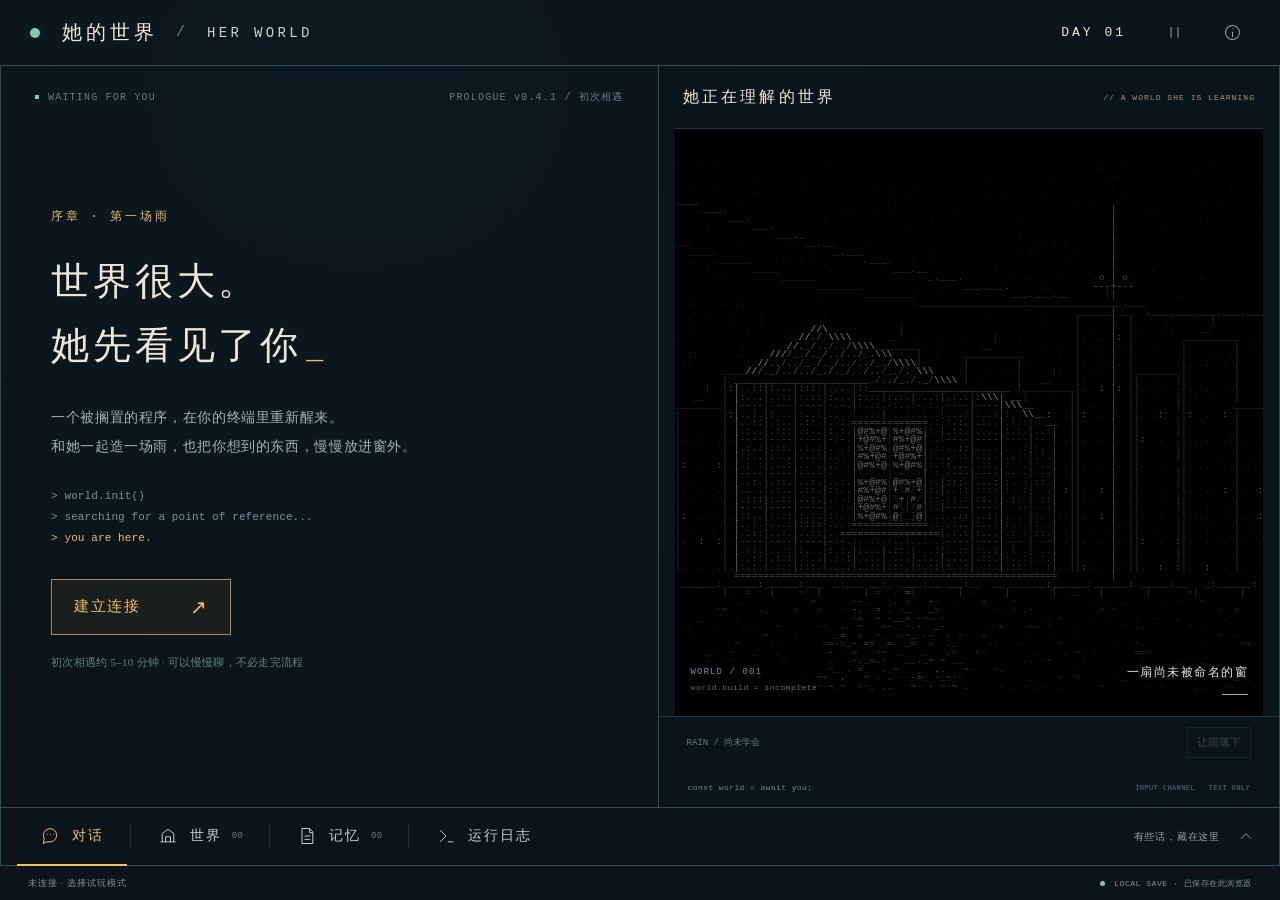
==== commit 341d3491: "Polish world object labels and memory drawer after desktop playtest v0.4.1" ====
--- a/index.html
+++ b/index.html
@@ -7,14 +7,14 @@
   <meta name="description" content="她的世界：一段关于雨、记忆与被保留的引用的互动叙事。">
   <title>她的世界 · HER WORLD</title>
   <link rel="icon" href="./favicon.svg" type="image/svg+xml">
-  <link rel="stylesheet" href="./styles.css?v=0.4.0">
-  <script src="./story.js?v=0.4.0" defer></script>
-  <script src="./world-state.js?v=0.4.0" defer></script>
-  <script src="./engine.js?v=0.4.0" defer></script>
-  <script src="./focus.js?v=0.4.0" defer></script>
-  <script src="./ai.js?v=0.4.0" defer></script>
-  <script src="./world.js?v=0.4.0" defer></script>
-  <script src="./app.js?v=0.4.0" defer></script>
+  <link rel="stylesheet" href="./styles.css?v=0.4.1">
+  <script src="./story.js?v=0.4.1" defer></script>
+  <script src="./world-state.js?v=0.4.1" defer></script>
+  <script src="./engine.js?v=0.4.1" defer></script>
+  <script src="./focus.js?v=0.4.1" defer></script>
+  <script src="./ai.js?v=0.4.1" defer></script>
+  <script src="./world.js?v=0.4.1" defer></script>
+  <script src="./app.js?v=0.4.1" defer></script>
 </head>
 <body>
   <a class="skip" href="#choices">跳到当前选择</a>
@@ -78,7 +78,7 @@
     </section>
     <footer class="statusbar"><button class="chapter-status" id="ai-status-button" title="连接模式与 Key 设置">未连接 · 选择试玩模式</button><div><button id="reset-button" hidden>重新开始</button><span class="save-status" id="save-status"><i aria-hidden="true"></i> LOCAL SAVE · 本地保存</span></div></footer>
   </main>
-  <dialog id="about-dialog" aria-labelledby="about-title"><button class="dialog-close" data-close="about-dialog" aria-label="关闭">×</button><div class="eyebrow">HER WORLD / PROLOGUE v0.4.0</div><h2 id="about-title">有些东西，值得留着。</h2><p>这是一段可以慢慢停留的原创互动序章。你将唤醒一个未完成的程序，和她一起理解、修改并命名一场雨。雨的能力可反复使用，聊天不会自动跳到下一个问题。</p><p>也可以把长椅、纸风车或你想到的新物件放进窗外，继续改变它的位置、样子和意义。打开「世界」，看看共同添上的东西、你赋予的意义和她的理解。原始对白会单独保留。</p><p>打开底部的「运行日志」，看看语言之外发生了什么。你可以随时停下，下次从同一浏览器继续。</p><p class="muted">AI 模式由你自己的 DMXAPI Key 提供实时回应；天气和记忆由本地校验的事件控制。离线模式使用作者编写的分支文本与简化字符轮廓。关注比例只根据游戏内已发生的对话与变化计算；运行日志是叙事内容，两者都不是模型的真实思维过程。故事结局尚未确定。</p><button class="start-button" data-close="about-dialog">回到窗边 <span aria-hidden="true">↗</span></button></dialog>
+  <dialog id="about-dialog" aria-labelledby="about-title"><button class="dialog-close" data-close="about-dialog" aria-label="关闭">×</button><div class="eyebrow">HER WORLD / PROLOGUE v0.4.1</div><h2 id="about-title">有些东西，值得留着。</h2><p>这是一段可以慢慢停留的原创互动序章。你将唤醒一个未完成的程序，和她一起理解、修改并命名一场雨。雨的能力可反复使用，聊天不会自动跳到下一个问题。</p><p>也可以把长椅、纸风车或你想到的新物件放进窗外，继续改变它的位置、样子和意义。打开「世界」，看看共同添上的东西、你赋予的意义和她的理解。原始对白会单独保留。</p><p>打开底部的「运行日志」，看看语言之外发生了什么。你可以随时停下，下次从同一浏览器继续。</p><p class="muted">AI 模式由你自己的 DMXAPI Key 提供实时回应；天气和记忆由本地校验的事件控制。离线模式使用作者编写的分支文本与简化字符轮廓。关注比例只根据游戏内已发生的对话与变化计算；运行日志是叙事内容，两者都不是模型的真实思维过程。故事结局尚未确定。</p><button class="start-button" data-close="about-dialog">回到窗边 <span aria-hidden="true">↗</span></button></dialog>
   <dialog id="connect-dialog" aria-labelledby="connect-title"><button class="dialog-close" data-close="connect-dialog" aria-label="关闭连接设置">×</button><div class="eyebrow">CONNECTION / 连接方式</div><h2 id="connect-title">让她回应，或者先听一场雨。</h2><p>AI 模式会把你输入的 Key 和本局近期对话直接发送至 <span class="endpoint">https://www.dmxapi.cn/v1/chat/completions</span>，模型固定为 glm-5.3-flash。可能产生服务商费用，每次连接开场或回应发起一次请求，单次输出上限 2048 tokens（含推理），不自动重试。</p><form id="connect-form" autocomplete="off"><label for="api-key">DMXAPI Key</label><input id="api-key" name="her-world-volatile-key" type="password" autocomplete="off" spellcheck="false" maxlength="500" placeholder="仅在此页面内存中使用" aria-describedby="key-note"><p class="muted" id="key-note">Key 不写入本地存储、网址或日志。刷新、离开页面或点击断开后需重新输入。浏览器扩展与此页面脚本仍可读取运行时信息，请使用低额度的专用 Key。服务商若禁止跨域访问，仍需要转发服务。</p><button type="submit" class="start-button" id="connect-button">连接并继续 <span aria-hidden="true">↗</span></button></form><p id="connection-error" class="connection-error" role="alert" hidden></p><div class="connect-alternatives"><button class="secondary-button" id="offline-button">先玩离线版本</button><button class="secondary-button" id="disconnect-button" hidden>断开并清除 Key</button></div><p class="muted">AI 输出与游戏选择会随进度保存在此浏览器。页面限额只是使用提醒；真实额度以服务商设置为准。</p></dialog>
   <dialog id="reset-dialog" aria-labelledby="reset-title"><div class="eyebrow">RESET / REPLAY</div><h2 id="reset-title">再认识她一次？</h2><p>这会清除这段故事在此浏览器保存的对话、选择和记忆。从第一天重新开始。</p><div class="dialog-actions"><button class="secondary-button" data-close="reset-dialog">留在这里</button><button class="start-button" id="confirm-reset">重新开始</button></div></dialog>
   <div class="toast" id="toast" role="status" hidden></div>
--- a/styles.css
+++ b/styles.css
@@ -38,3 +38,4 @@
 
 /* Objects are scene data; this drawer is an optional reader and chat starter. */
 .objects-panel{height:100%;display:flex;flex-direction:column;gap:10px;min-height:0}.objects-panel[hidden]{display:none}.objects-guide{display:flex;align-items:center;gap:20px;flex:none}.objects-guide p{margin:0;max-width:780px;color:#99aeb3;font-size:10px;line-height:1.8}.objects-guide button{margin-left:auto;flex:none;border:1px solid var(--line);padding:8px 10px;color:var(--amber);font-size:10px}.objects-list{min-height:0;overflow:auto;display:grid;grid-template-columns:repeat(3,minmax(0,1fr));align-content:start;gap:12px;scrollbar-width:thin;scrollbar-color:#314b58 transparent}.object-card{border:1px solid var(--line-soft);padding:12px 14px;background:#101d2380;min-width:0}.object-card h3{font-size:13px;color:var(--ink);letter-spacing:.06em;font-weight:400;margin:8px 0}.object-glyphs{font:10px/1.15 var(--mono);color:#c4c4c4;background:#000;padding:10px;overflow:auto;max-height:140px;tab-size:1}.meaning-row{margin-top:12px;border-top:1px solid var(--line-soft);padding-top:8px}.meaning-label{font:9px var(--sans);color:var(--amber);letter-spacing:.06em}.meaning-row p{font-size:11px;line-height:1.7;color:#becac8;margin:5px 0 0;white-space:pre-wrap;overflow-wrap:anywhere}.meaning-row .source-evidence,.source-evidence{font-size:9px!important;line-height:1.8!important;color:#7f989f!important;white-space:pre-wrap;overflow-wrap:anywhere;margin:6px 0 0}.object-source{font-size:9px;color:#8ea6ac;margin-top:12px}.object-source summary{cursor:pointer}.object-talk{font-size:10px;color:var(--blue);text-align:left;padding:8px 0 1px;line-height:1.8}.objects-empty{grid-column:1/-1;color:#9fb2b6;font-size:12px;line-height:2;margin:10px 0}.objects-guide button:disabled,.object-talk:disabled{opacity:.45;cursor:default}.tab:nth-child(3)::after{display:block}.tab:nth-child(4)::after{display:none}@media(max-width:1000px) and (min-width:761px){.objects-list{grid-template-columns:repeat(2,minmax(0,1fr))}.objects-guide{gap:12px}.objects-guide p{font-size:9px}.tab{padding-left:16px;padding-right:16px}}
+.objects-list.single{grid-template-columns:1fr}.objects-list.single .object-card{display:grid;grid-template-columns:minmax(155px,.8fr) 1fr 1fr;gap:6px 18px;align-content:start}.objects-list.single .object-card>.memory-id{grid-column:1;grid-row:1}.objects-list.single .object-card>h3{grid-column:1;grid-row:2;margin:0}.objects-list.single .object-glyphs{grid-column:1;grid-row:3/span 2;margin:0}.objects-list.single [data-field="meaning"]{grid-column:2;grid-row:1/span 4}.objects-list.single [data-field="interpretation"]{grid-column:3;grid-row:1/span 4}.objects-list.single .meaning-row{margin:0;padding-top:2px;border-top:0}.objects-list.single .object-source,.objects-list.single .object-talk{grid-column:1/-1;margin-top:2px}.objects-list.single .object-card>.source-evidence{grid-column:1;grid-row:3/span 2}
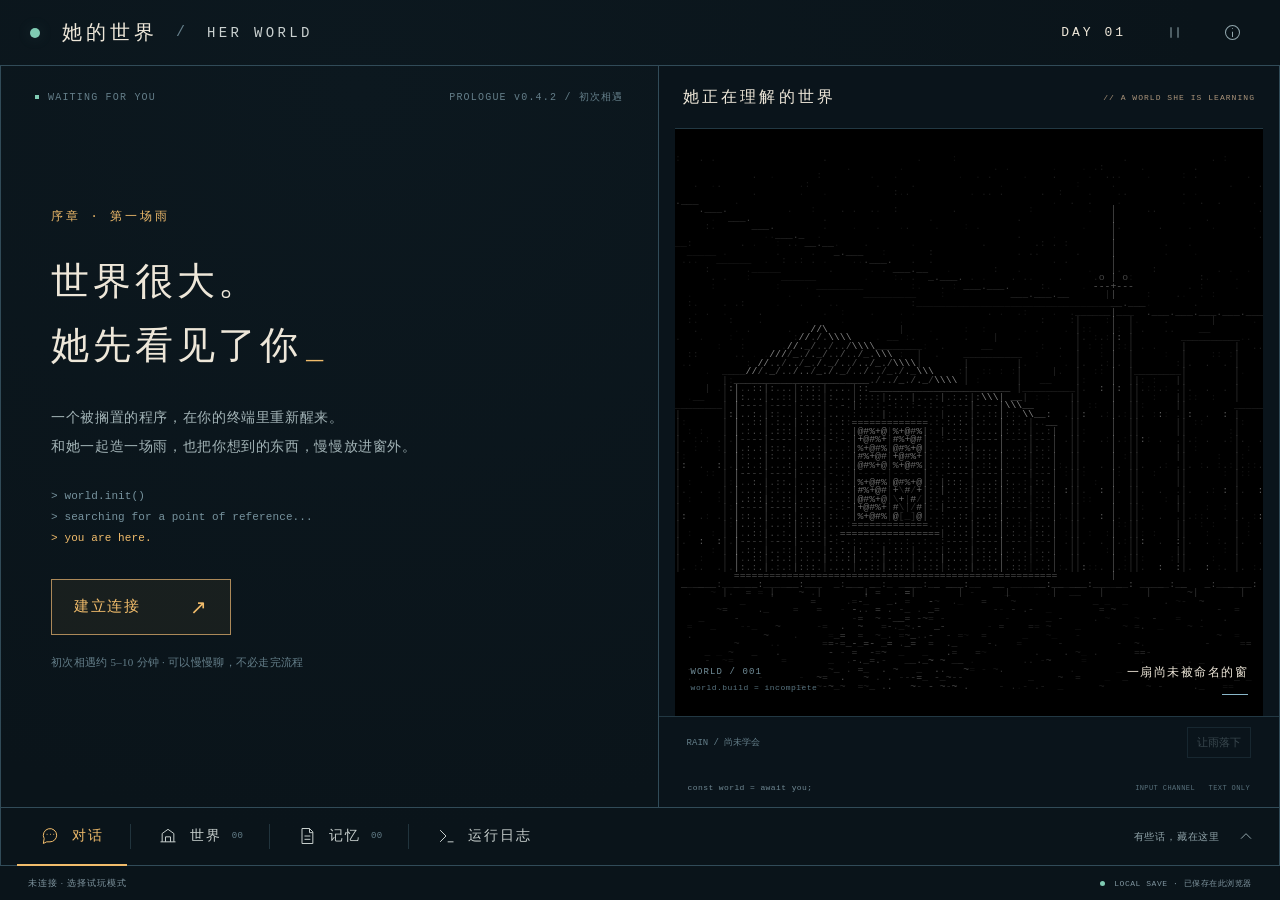
==== commit 54a3b487: "Align generated object labels with validated prompt contract v0.4.2" ====
--- a/index.html
+++ b/index.html
@@ -7,14 +7,14 @@
   <meta name="description" content="她的世界：一段关于雨、记忆与被保留的引用的互动叙事。">
   <title>她的世界 · HER WORLD</title>
   <link rel="icon" href="./favicon.svg" type="image/svg+xml">
-  <link rel="stylesheet" href="./styles.css?v=0.4.1">
-  <script src="./story.js?v=0.4.1" defer></script>
-  <script src="./world-state.js?v=0.4.1" defer></script>
-  <script src="./engine.js?v=0.4.1" defer></script>
-  <script src="./focus.js?v=0.4.1" defer></script>
-  <script src="./ai.js?v=0.4.1" defer></script>
-  <script src="./world.js?v=0.4.1" defer></script>
-  <script src="./app.js?v=0.4.1" defer></script>
+  <link rel="stylesheet" href="./styles.css?v=0.4.2">
+  <script src="./story.js?v=0.4.2" defer></script>
+  <script src="./world-state.js?v=0.4.2" defer></script>
+  <script src="./engine.js?v=0.4.2" defer></script>
+  <script src="./focus.js?v=0.4.2" defer></script>
+  <script src="./ai.js?v=0.4.2" defer></script>
+  <script src="./world.js?v=0.4.2" defer></script>
+  <script src="./app.js?v=0.4.2" defer></script>
 </head>
 <body>
   <a class="skip" href="#choices">跳到当前选择</a>
@@ -78,7 +78,7 @@
     </section>
     <footer class="statusbar"><button class="chapter-status" id="ai-status-button" title="连接模式与 Key 设置">未连接 · 选择试玩模式</button><div><button id="reset-button" hidden>重新开始</button><span class="save-status" id="save-status"><i aria-hidden="true"></i> LOCAL SAVE · 本地保存</span></div></footer>
   </main>
-  <dialog id="about-dialog" aria-labelledby="about-title"><button class="dialog-close" data-close="about-dialog" aria-label="关闭">×</button><div class="eyebrow">HER WORLD / PROLOGUE v0.4.1</div><h2 id="about-title">有些东西，值得留着。</h2><p>这是一段可以慢慢停留的原创互动序章。你将唤醒一个未完成的程序，和她一起理解、修改并命名一场雨。雨的能力可反复使用，聊天不会自动跳到下一个问题。</p><p>也可以把长椅、纸风车或你想到的新物件放进窗外，继续改变它的位置、样子和意义。打开「世界」，看看共同添上的东西、你赋予的意义和她的理解。原始对白会单独保留。</p><p>打开底部的「运行日志」，看看语言之外发生了什么。你可以随时停下，下次从同一浏览器继续。</p><p class="muted">AI 模式由你自己的 DMXAPI Key 提供实时回应；天气和记忆由本地校验的事件控制。离线模式使用作者编写的分支文本与简化字符轮廓。关注比例只根据游戏内已发生的对话与变化计算；运行日志是叙事内容，两者都不是模型的真实思维过程。故事结局尚未确定。</p><button class="start-button" data-close="about-dialog">回到窗边 <span aria-hidden="true">↗</span></button></dialog>
+  <dialog id="about-dialog" aria-labelledby="about-title"><button class="dialog-close" data-close="about-dialog" aria-label="关闭">×</button><div class="eyebrow">HER WORLD / PROLOGUE v0.4.2</div><h2 id="about-title">有些东西，值得留着。</h2><p>这是一段可以慢慢停留的原创互动序章。你将唤醒一个未完成的程序，和她一起理解、修改并命名一场雨。雨的能力可反复使用，聊天不会自动跳到下一个问题。</p><p>也可以把长椅、纸风车或你想到的新物件放进窗外，继续改变它的位置、样子和意义。打开「世界」，看看共同添上的东西、你赋予的意义和她的理解。原始对白会单独保留。</p><p>打开底部的「运行日志」，看看语言之外发生了什么。你可以随时停下，下次从同一浏览器继续。</p><p class="muted">AI 模式由你自己的 DMXAPI Key 提供实时回应；天气和记忆由本地校验的事件控制。离线模式使用作者编写的分支文本与简化字符轮廓。关注比例只根据游戏内已发生的对话与变化计算；运行日志是叙事内容，两者都不是模型的真实思维过程。故事结局尚未确定。</p><button class="start-button" data-close="about-dialog">回到窗边 <span aria-hidden="true">↗</span></button></dialog>
   <dialog id="connect-dialog" aria-labelledby="connect-title"><button class="dialog-close" data-close="connect-dialog" aria-label="关闭连接设置">×</button><div class="eyebrow">CONNECTION / 连接方式</div><h2 id="connect-title">让她回应，或者先听一场雨。</h2><p>AI 模式会把你输入的 Key 和本局近期对话直接发送至 <span class="endpoint">https://www.dmxapi.cn/v1/chat/completions</span>，模型固定为 glm-5.3-flash。可能产生服务商费用，每次连接开场或回应发起一次请求，单次输出上限 2048 tokens（含推理），不自动重试。</p><form id="connect-form" autocomplete="off"><label for="api-key">DMXAPI Key</label><input id="api-key" name="her-world-volatile-key" type="password" autocomplete="off" spellcheck="false" maxlength="500" placeholder="仅在此页面内存中使用" aria-describedby="key-note"><p class="muted" id="key-note">Key 不写入本地存储、网址或日志。刷新、离开页面或点击断开后需重新输入。浏览器扩展与此页面脚本仍可读取运行时信息，请使用低额度的专用 Key。服务商若禁止跨域访问，仍需要转发服务。</p><button type="submit" class="start-button" id="connect-button">连接并继续 <span aria-hidden="true">↗</span></button></form><p id="connection-error" class="connection-error" role="alert" hidden></p><div class="connect-alternatives"><button class="secondary-button" id="offline-button">先玩离线版本</button><button class="secondary-button" id="disconnect-button" hidden>断开并清除 Key</button></div><p class="muted">AI 输出与游戏选择会随进度保存在此浏览器。页面限额只是使用提醒；真实额度以服务商设置为准。</p></dialog>
   <dialog id="reset-dialog" aria-labelledby="reset-title"><div class="eyebrow">RESET / REPLAY</div><h2 id="reset-title">再认识她一次？</h2><p>这会清除这段故事在此浏览器保存的对话、选择和记忆。从第一天重新开始。</p><div class="dialog-actions"><button class="secondary-button" data-close="reset-dialog">留在这里</button><button class="start-button" id="confirm-reset">重新开始</button></div></dialog>
   <div class="toast" id="toast" role="status" hidden></div>
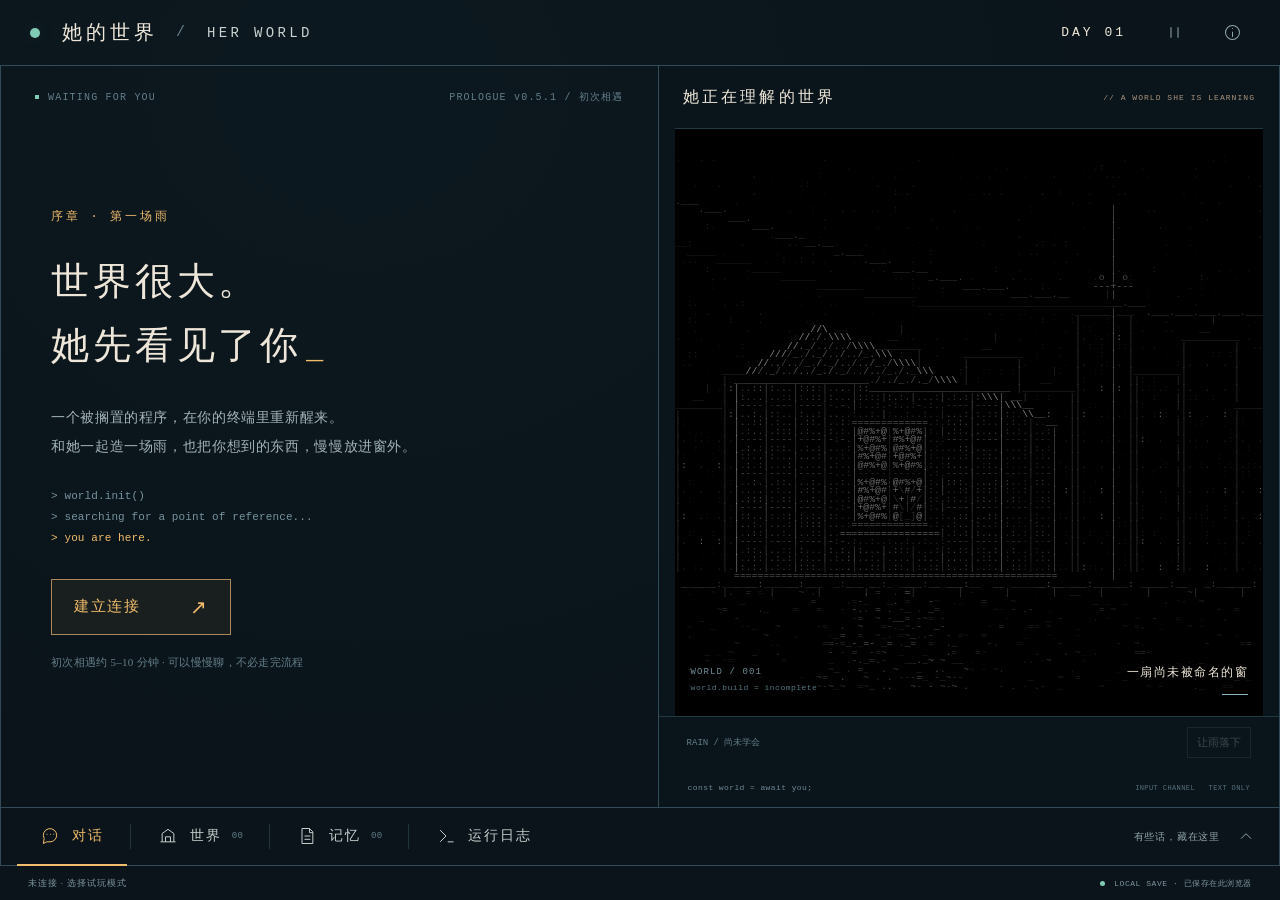
==== commit 6427d1fe: "Unify model-driven turns and connect private HTTPS proxy v0.5.1" ====
--- a/index.html
+++ b/index.html
@@ -7,14 +7,15 @@
   <meta name="description" content="她的世界：一段关于雨、记忆与被保留的引用的互动叙事。">
   <title>她的世界 · HER WORLD</title>
   <link rel="icon" href="./favicon.svg" type="image/svg+xml">
-  <link rel="stylesheet" href="./styles.css?v=0.4.2">
-  <script src="./story.js?v=0.4.2" defer></script>
-  <script src="./world-state.js?v=0.4.2" defer></script>
-  <script src="./engine.js?v=0.4.2" defer></script>
-  <script src="./focus.js?v=0.4.2" defer></script>
-  <script src="./ai.js?v=0.4.2" defer></script>
-  <script src="./world.js?v=0.4.2" defer></script>
-  <script src="./app.js?v=0.4.2" defer></script>
+  <link rel="stylesheet" href="./styles.css?v=0.5.0">
+  <script src="./story.js?v=0.5.0" defer></script>
+  <script src="./world-state.js?v=0.5.0" defer></script>
+  <script src="./turn-protocol.js?v=0.5.0" defer></script>
+  <script src="./engine.js?v=0.5.0" defer></script>
+  <script src="./focus.js?v=0.5.0" defer></script>
+  <script src="./ai.js?v=0.5.0" defer></script>
+  <script src="./world.js?v=0.5.0" defer></script>
+  <script src="./app.js?v=0.5.0" defer></script>
 </head>
 <body>
   <a class="skip" href="#choices">跳到当前选择</a>
@@ -76,10 +77,10 @@
         <div class="memory-panel" id="memory-panel" hidden></div>
       </div>
     </section>
-    <footer class="statusbar"><button class="chapter-status" id="ai-status-button" title="连接模式与 Key 设置">未连接 · 选择试玩模式</button><div><button id="reset-button" hidden>重新开始</button><span class="save-status" id="save-status"><i aria-hidden="true"></i> LOCAL SAVE · 本地保存</span></div></footer>
+    <footer class="statusbar"><button class="chapter-status" id="ai-status-button" title="连接模式与访问密码设置">未连接 · 选择试玩模式</button><div><button id="reset-button" hidden>重新开始</button><span class="save-status" id="save-status"><i aria-hidden="true"></i> LOCAL SAVE · 本地保存</span></div></footer>
   </main>
-  <dialog id="about-dialog" aria-labelledby="about-title"><button class="dialog-close" data-close="about-dialog" aria-label="关闭">×</button><div class="eyebrow">HER WORLD / PROLOGUE v0.4.2</div><h2 id="about-title">有些东西，值得留着。</h2><p>这是一段可以慢慢停留的原创互动序章。你将唤醒一个未完成的程序，和她一起理解、修改并命名一场雨。雨的能力可反复使用，聊天不会自动跳到下一个问题。</p><p>也可以把长椅、纸风车或你想到的新物件放进窗外，继续改变它的位置、样子和意义。打开「世界」，看看共同添上的东西、你赋予的意义和她的理解。原始对白会单独保留。</p><p>打开底部的「运行日志」，看看语言之外发生了什么。你可以随时停下，下次从同一浏览器继续。</p><p class="muted">AI 模式由你自己的 DMXAPI Key 提供实时回应；天气和记忆由本地校验的事件控制。离线模式使用作者编写的分支文本与简化字符轮廓。关注比例只根据游戏内已发生的对话与变化计算；运行日志是叙事内容，两者都不是模型的真实思维过程。故事结局尚未确定。</p><button class="start-button" data-close="about-dialog">回到窗边 <span aria-hidden="true">↗</span></button></dialog>
-  <dialog id="connect-dialog" aria-labelledby="connect-title"><button class="dialog-close" data-close="connect-dialog" aria-label="关闭连接设置">×</button><div class="eyebrow">CONNECTION / 连接方式</div><h2 id="connect-title">让她回应，或者先听一场雨。</h2><p>AI 模式会把你输入的 Key 和本局近期对话直接发送至 <span class="endpoint">https://www.dmxapi.cn/v1/chat/completions</span>，模型固定为 glm-5.3-flash。可能产生服务商费用，每次连接开场或回应发起一次请求，单次输出上限 2048 tokens（含推理），不自动重试。</p><form id="connect-form" autocomplete="off"><label for="api-key">DMXAPI Key</label><input id="api-key" name="her-world-volatile-key" type="password" autocomplete="off" spellcheck="false" maxlength="500" placeholder="仅在此页面内存中使用" aria-describedby="key-note"><p class="muted" id="key-note">Key 不写入本地存储、网址或日志。刷新、离开页面或点击断开后需重新输入。浏览器扩展与此页面脚本仍可读取运行时信息，请使用低额度的专用 Key。服务商若禁止跨域访问，仍需要转发服务。</p><button type="submit" class="start-button" id="connect-button">连接并继续 <span aria-hidden="true">↗</span></button></form><p id="connection-error" class="connection-error" role="alert" hidden></p><div class="connect-alternatives"><button class="secondary-button" id="offline-button">先玩离线版本</button><button class="secondary-button" id="disconnect-button" hidden>断开并清除 Key</button></div><p class="muted">AI 输出与游戏选择会随进度保存在此浏览器。页面限额只是使用提醒；真实额度以服务商设置为准。</p></dialog>
+  <dialog id="about-dialog" aria-labelledby="about-title"><button class="dialog-close" data-close="about-dialog" aria-label="关闭">×</button><div class="eyebrow">HER WORLD / PROLOGUE v0.5.1</div><h2 id="about-title">有些东西，值得留着。</h2><p>这是一段可以慢慢停留的原创互动序章。你将唤醒一个未完成的程序，和她一起理解、修改并命名一场雨。雨的能力可反复使用，聊天不会自动跳到下一个问题。</p><p>也可以把长椅、纸风车或你想到的新物件放进窗外，继续改变它的位置、样子和意义。打开「世界」，看看共同添上的东西、你赋予的意义和她的理解。原始对白会单独保留。</p><p>打开底部的「运行日志」，看看语言之外发生了什么。你可以随时停下，下次从同一浏览器继续。</p><p class="muted">AI 模式通过专用转发服务连接 DMXAPI，需要你亲自输入转发访问密码；天气和记忆由本地校验的事件控制。离线模式使用作者编写的分支文本与简化字符轮廓。关注比例只根据游戏内已发生的对话与变化计算；运行日志是叙事内容，两者都不是模型的真实思维过程。故事结局尚未确定。</p><button class="start-button" data-close="about-dialog">回到窗边 <span aria-hidden="true">↗</span></button></dialog>
+  <dialog id="connect-dialog" aria-labelledby="connect-title"><button class="dialog-close" data-close="connect-dialog" aria-label="关闭连接设置">×</button><div class="eyebrow">CONNECTION / 连接方式</div><h2 id="connect-title">让她回应，或者先听一场雨。</h2><p>连接后，本局对话、世界状态、记忆与原话来源会经专用转发服务器 <span class="endpoint">216.235.248.104</span> 发送给 DMXAPI，模型固定为 glm-5.3-flash。访问密码仅发送给这台转发服务器，用于验证连接。每次开场或回应会发起一次请求，可能产生模型费用；单次输出上限 2048 tokens（含推理），不自动重试。</p><form id="connect-form" autocomplete="off"><label for="api-key">转发访问密码</label><input id="api-key" name="her-world-volatile-access" type="password" autocomplete="off" spellcheck="false" maxlength="500" placeholder="由你亲自输入，仅在本页内存中使用" aria-describedby="key-note"><p class="muted" id="key-note">请输入这台转发服务的专用访问密码，无需填写 DMXAPI Key。使用 8–500 位英文字母、数字或符号，不含空格和引号。密码不写入本地存储、网址或日志。刷新、离开页面或断开后需重新输入。浏览器扩展和本页脚本仍可读取运行时信息。</p><button type="submit" class="start-button" id="connect-button">连接并继续 <span aria-hidden="true">↗</span></button></form><p id="connection-error" class="connection-error" role="alert" hidden></p><div class="connect-alternatives"><button class="secondary-button" id="offline-button">先玩离线版本</button><button class="secondary-button" id="disconnect-button" hidden>断开并清除访问密码</button></div><p class="muted">AI 输出与游戏选择会随进度保存在此浏览器。页面限额只是使用提醒；真实额度以转发服务与服务商设置为准。</p></dialog>
   <dialog id="reset-dialog" aria-labelledby="reset-title"><div class="eyebrow">RESET / REPLAY</div><h2 id="reset-title">再认识她一次？</h2><p>这会清除这段故事在此浏览器保存的对话、选择和记忆。从第一天重新开始。</p><div class="dialog-actions"><button class="secondary-button" data-close="reset-dialog">留在这里</button><button class="start-button" id="confirm-reset">重新开始</button></div></dialog>
   <div class="toast" id="toast" role="status" hidden></div>
   <noscript><p class="no-script">这段互动故事需要 JavaScript。请开启 JavaScript 后重新载入。</p></noscript>
--- a/styles.css
+++ b/styles.css
@@ -39,3 +39,5 @@
 /* Objects are scene data; this drawer is an optional reader and chat starter. */
 .objects-panel{height:100%;display:flex;flex-direction:column;gap:10px;min-height:0}.objects-panel[hidden]{display:none}.objects-guide{display:flex;align-items:center;gap:20px;flex:none}.objects-guide p{margin:0;max-width:780px;color:#99aeb3;font-size:10px;line-height:1.8}.objects-guide button{margin-left:auto;flex:none;border:1px solid var(--line);padding:8px 10px;color:var(--amber);font-size:10px}.objects-list{min-height:0;overflow:auto;display:grid;grid-template-columns:repeat(3,minmax(0,1fr));align-content:start;gap:12px;scrollbar-width:thin;scrollbar-color:#314b58 transparent}.object-card{border:1px solid var(--line-soft);padding:12px 14px;background:#101d2380;min-width:0}.object-card h3{font-size:13px;color:var(--ink);letter-spacing:.06em;font-weight:400;margin:8px 0}.object-glyphs{font:10px/1.15 var(--mono);color:#c4c4c4;background:#000;padding:10px;overflow:auto;max-height:140px;tab-size:1}.meaning-row{margin-top:12px;border-top:1px solid var(--line-soft);padding-top:8px}.meaning-label{font:9px var(--sans);color:var(--amber);letter-spacing:.06em}.meaning-row p{font-size:11px;line-height:1.7;color:#becac8;margin:5px 0 0;white-space:pre-wrap;overflow-wrap:anywhere}.meaning-row .source-evidence,.source-evidence{font-size:9px!important;line-height:1.8!important;color:#7f989f!important;white-space:pre-wrap;overflow-wrap:anywhere;margin:6px 0 0}.object-source{font-size:9px;color:#8ea6ac;margin-top:12px}.object-source summary{cursor:pointer}.object-talk{font-size:10px;color:var(--blue);text-align:left;padding:8px 0 1px;line-height:1.8}.objects-empty{grid-column:1/-1;color:#9fb2b6;font-size:12px;line-height:2;margin:10px 0}.objects-guide button:disabled,.object-talk:disabled{opacity:.45;cursor:default}.tab:nth-child(3)::after{display:block}.tab:nth-child(4)::after{display:none}@media(max-width:1000px) and (min-width:761px){.objects-list{grid-template-columns:repeat(2,minmax(0,1fr))}.objects-guide{gap:12px}.objects-guide p{font-size:9px}.tab{padding-left:16px;padding-right:16px}}
 .objects-list.single{grid-template-columns:1fr}.objects-list.single .object-card{display:grid;grid-template-columns:minmax(155px,.8fr) 1fr 1fr;gap:6px 18px;align-content:start}.objects-list.single .object-card>.memory-id{grid-column:1;grid-row:1}.objects-list.single .object-card>h3{grid-column:1;grid-row:2;margin:0}.objects-list.single .object-glyphs{grid-column:1;grid-row:3/span 2;margin:0}.objects-list.single [data-field="meaning"]{grid-column:2;grid-row:1/span 4}.objects-list.single [data-field="interpretation"]{grid-column:3;grid-row:1/span 4}.objects-list.single .meaning-row{margin:0;padding-top:2px;border-top:0}.objects-list.single .object-source,.objects-list.single .object-talk{grid-column:1/-1;margin-top:2px}.objects-list.single .object-card>.source-evidence{grid-column:1;grid-row:3/span 2}
+
+.log-line.restored{animation:none}.log-line.narrative{font-family:var(--serif);color:var(--amber)}.authored-note .memory-id{color:var(--blue)}
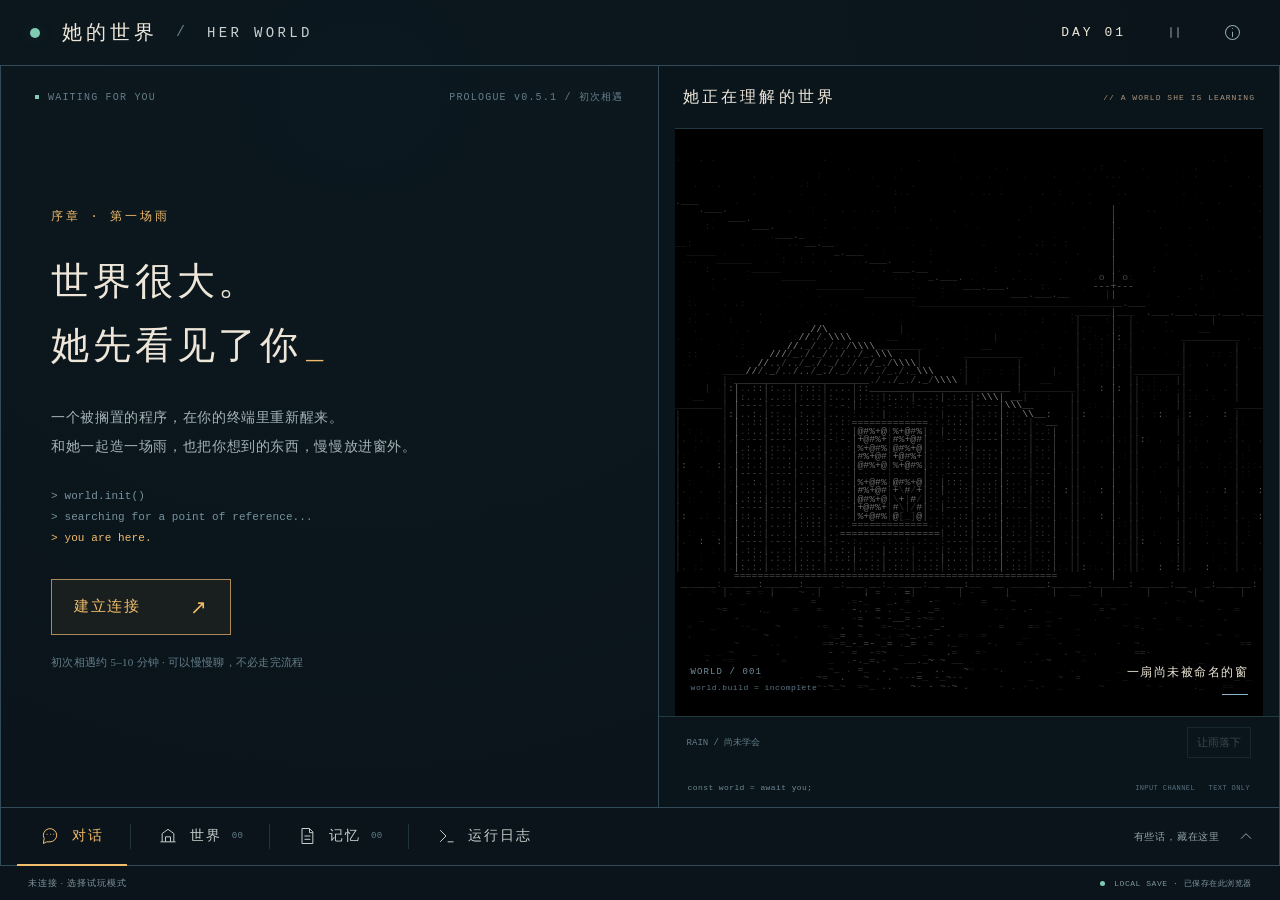
==== commit b635271e: "Publish isolated model playback and tests; align v0.5.1 asset tags" ====
--- a/index.html
+++ b/index.html
@@ -7,15 +7,15 @@
   <meta name="description" content="她的世界：一段关于雨、记忆与被保留的引用的互动叙事。">
   <title>她的世界 · HER WORLD</title>
   <link rel="icon" href="./favicon.svg" type="image/svg+xml">
-  <link rel="stylesheet" href="./styles.css?v=0.5.0">
-  <script src="./story.js?v=0.5.0" defer></script>
-  <script src="./world-state.js?v=0.5.0" defer></script>
-  <script src="./turn-protocol.js?v=0.5.0" defer></script>
-  <script src="./engine.js?v=0.5.0" defer></script>
-  <script src="./focus.js?v=0.5.0" defer></script>
-  <script src="./ai.js?v=0.5.0" defer></script>
-  <script src="./world.js?v=0.5.0" defer></script>
-  <script src="./app.js?v=0.5.0" defer></script>
+  <link rel="stylesheet" href="./styles.css?v=0.5.1">
+  <script src="./story.js?v=0.5.1" defer></script>
+  <script src="./world-state.js?v=0.5.1" defer></script>
+  <script src="./turn-protocol.js?v=0.5.1" defer></script>
+  <script src="./engine.js?v=0.5.1" defer></script>
+  <script src="./focus.js?v=0.5.1" defer></script>
+  <script src="./ai.js?v=0.5.1" defer></script>
+  <script src="./world.js?v=0.5.1" defer></script>
+  <script src="./app.js?v=0.5.1" defer></script>
 </head>
 <body>
   <a class="skip" href="#choices">跳到当前选择</a>
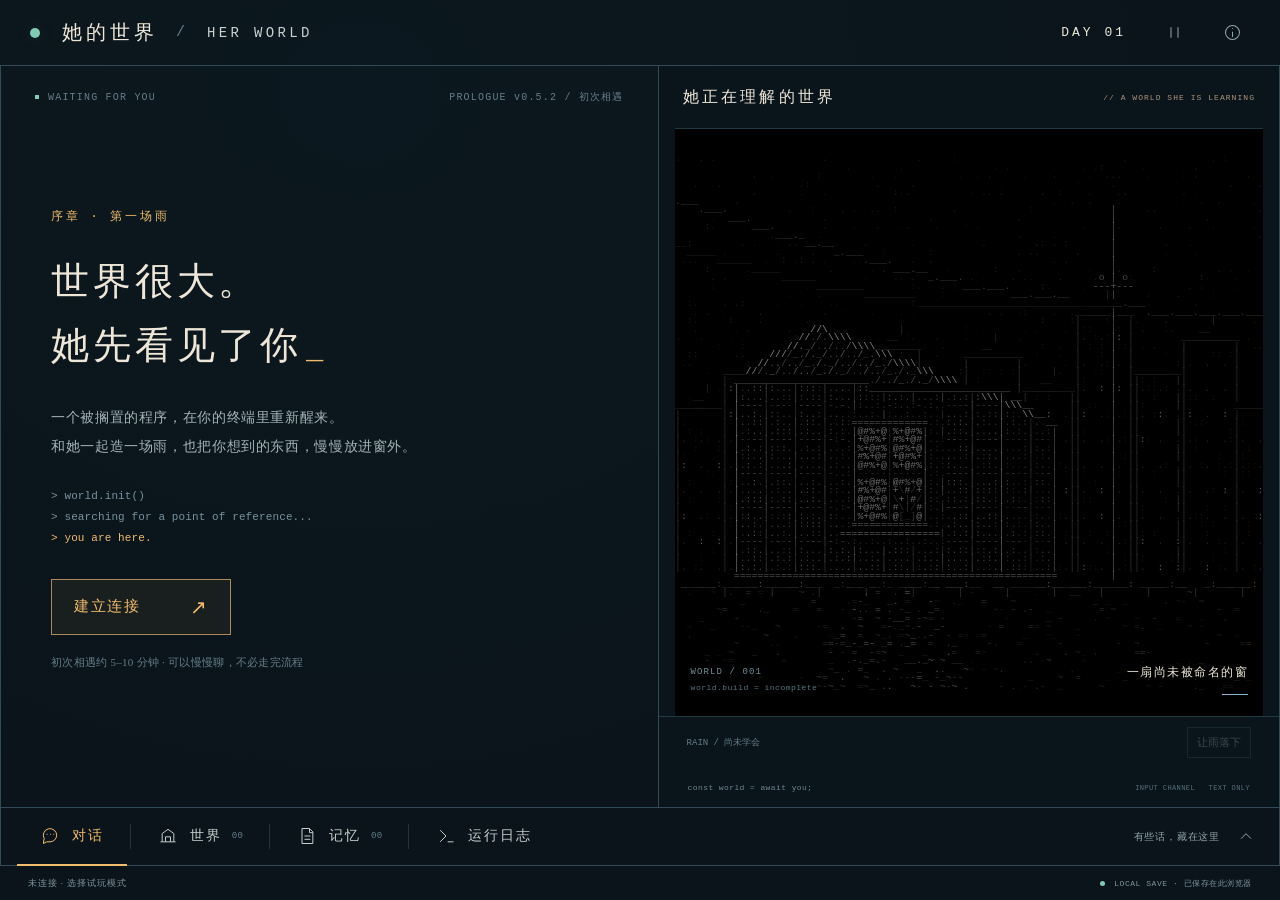
==== commit 8187cd87: "Add sanitized response-stage diagnostics v0.5.2" ====
--- a/index.html
+++ b/index.html
@@ -7,15 +7,15 @@
   <meta name="description" content="她的世界：一段关于雨、记忆与被保留的引用的互动叙事。">
   <title>她的世界 · HER WORLD</title>
   <link rel="icon" href="./favicon.svg" type="image/svg+xml">
-  <link rel="stylesheet" href="./styles.css?v=0.5.1">
-  <script src="./story.js?v=0.5.1" defer></script>
-  <script src="./world-state.js?v=0.5.1" defer></script>
-  <script src="./turn-protocol.js?v=0.5.1" defer></script>
-  <script src="./engine.js?v=0.5.1" defer></script>
-  <script src="./focus.js?v=0.5.1" defer></script>
-  <script src="./ai.js?v=0.5.1" defer></script>
-  <script src="./world.js?v=0.5.1" defer></script>
-  <script src="./app.js?v=0.5.1" defer></script>
+  <link rel="stylesheet" href="./styles.css?v=0.5.2">
+  <script src="./story.js?v=0.5.2" defer></script>
+  <script src="./world-state.js?v=0.5.2" defer></script>
+  <script src="./turn-protocol.js?v=0.5.2" defer></script>
+  <script src="./engine.js?v=0.5.2" defer></script>
+  <script src="./focus.js?v=0.5.2" defer></script>
+  <script src="./ai.js?v=0.5.2" defer></script>
+  <script src="./world.js?v=0.5.2" defer></script>
+  <script src="./app.js?v=0.5.2" defer></script>
 </head>
 <body>
   <a class="skip" href="#choices">跳到当前选择</a>
@@ -79,7 +79,7 @@
     </section>
     <footer class="statusbar"><button class="chapter-status" id="ai-status-button" title="连接模式与访问密码设置">未连接 · 选择试玩模式</button><div><button id="reset-button" hidden>重新开始</button><span class="save-status" id="save-status"><i aria-hidden="true"></i> LOCAL SAVE · 本地保存</span></div></footer>
   </main>
-  <dialog id="about-dialog" aria-labelledby="about-title"><button class="dialog-close" data-close="about-dialog" aria-label="关闭">×</button><div class="eyebrow">HER WORLD / PROLOGUE v0.5.1</div><h2 id="about-title">有些东西，值得留着。</h2><p>这是一段可以慢慢停留的原创互动序章。你将唤醒一个未完成的程序，和她一起理解、修改并命名一场雨。雨的能力可反复使用，聊天不会自动跳到下一个问题。</p><p>也可以把长椅、纸风车或你想到的新物件放进窗外，继续改变它的位置、样子和意义。打开「世界」，看看共同添上的东西、你赋予的意义和她的理解。原始对白会单独保留。</p><p>打开底部的「运行日志」，看看语言之外发生了什么。你可以随时停下，下次从同一浏览器继续。</p><p class="muted">AI 模式通过专用转发服务连接 DMXAPI，需要你亲自输入转发访问密码；天气和记忆由本地校验的事件控制。离线模式使用作者编写的分支文本与简化字符轮廓。关注比例只根据游戏内已发生的对话与变化计算；运行日志是叙事内容，两者都不是模型的真实思维过程。故事结局尚未确定。</p><button class="start-button" data-close="about-dialog">回到窗边 <span aria-hidden="true">↗</span></button></dialog>
+  <dialog id="about-dialog" aria-labelledby="about-title"><button class="dialog-close" data-close="about-dialog" aria-label="关闭">×</button><div class="eyebrow">HER WORLD / PROLOGUE v0.5.2</div><h2 id="about-title">有些东西，值得留着。</h2><p>这是一段可以慢慢停留的原创互动序章。你将唤醒一个未完成的程序，和她一起理解、修改并命名一场雨。雨的能力可反复使用，聊天不会自动跳到下一个问题。</p><p>也可以把长椅、纸风车或你想到的新物件放进窗外，继续改变它的位置、样子和意义。打开「世界」，看看共同添上的东西、你赋予的意义和她的理解。原始对白会单独保留。</p><p>打开底部的「运行日志」，看看语言之外发生了什么。你可以随时停下，下次从同一浏览器继续。</p><p class="muted">AI 模式通过专用转发服务连接 DMXAPI，需要你亲自输入转发访问密码；天气和记忆由本地校验的事件控制。离线模式使用作者编写的分支文本与简化字符轮廓。关注比例只根据游戏内已发生的对话与变化计算；运行日志是叙事内容，两者都不是模型的真实思维过程。故事结局尚未确定。</p><button class="start-button" data-close="about-dialog">回到窗边 <span aria-hidden="true">↗</span></button></dialog>
   <dialog id="connect-dialog" aria-labelledby="connect-title"><button class="dialog-close" data-close="connect-dialog" aria-label="关闭连接设置">×</button><div class="eyebrow">CONNECTION / 连接方式</div><h2 id="connect-title">让她回应，或者先听一场雨。</h2><p>连接后，本局对话、世界状态、记忆与原话来源会经专用转发服务器 <span class="endpoint">216.235.248.104</span> 发送给 DMXAPI，模型固定为 glm-5.3-flash。访问密码仅发送给这台转发服务器，用于验证连接。每次开场或回应会发起一次请求，可能产生模型费用；单次输出上限 2048 tokens（含推理），不自动重试。</p><form id="connect-form" autocomplete="off"><label for="api-key">转发访问密码</label><input id="api-key" name="her-world-volatile-access" type="password" autocomplete="off" spellcheck="false" maxlength="500" placeholder="由你亲自输入，仅在本页内存中使用" aria-describedby="key-note"><p class="muted" id="key-note">请输入这台转发服务的专用访问密码，无需填写 DMXAPI Key。使用 8–500 位英文字母、数字或符号，不含空格和引号。密码不写入本地存储、网址或日志。刷新、离开页面或断开后需重新输入。浏览器扩展和本页脚本仍可读取运行时信息。</p><button type="submit" class="start-button" id="connect-button">连接并继续 <span aria-hidden="true">↗</span></button></form><p id="connection-error" class="connection-error" role="alert" hidden></p><div class="connect-alternatives"><button class="secondary-button" id="offline-button">先玩离线版本</button><button class="secondary-button" id="disconnect-button" hidden>断开并清除访问密码</button></div><p class="muted">AI 输出与游戏选择会随进度保存在此浏览器。页面限额只是使用提醒；真实额度以转发服务与服务商设置为准。</p></dialog>
   <dialog id="reset-dialog" aria-labelledby="reset-title"><div class="eyebrow">RESET / REPLAY</div><h2 id="reset-title">再认识她一次？</h2><p>这会清除这段故事在此浏览器保存的对话、选择和记忆。从第一天重新开始。</p><div class="dialog-actions"><button class="secondary-button" data-close="reset-dialog">留在这里</button><button class="start-button" id="confirm-reset">重新开始</button></div></dialog>
   <div class="toast" id="toast" role="status" hidden></div>
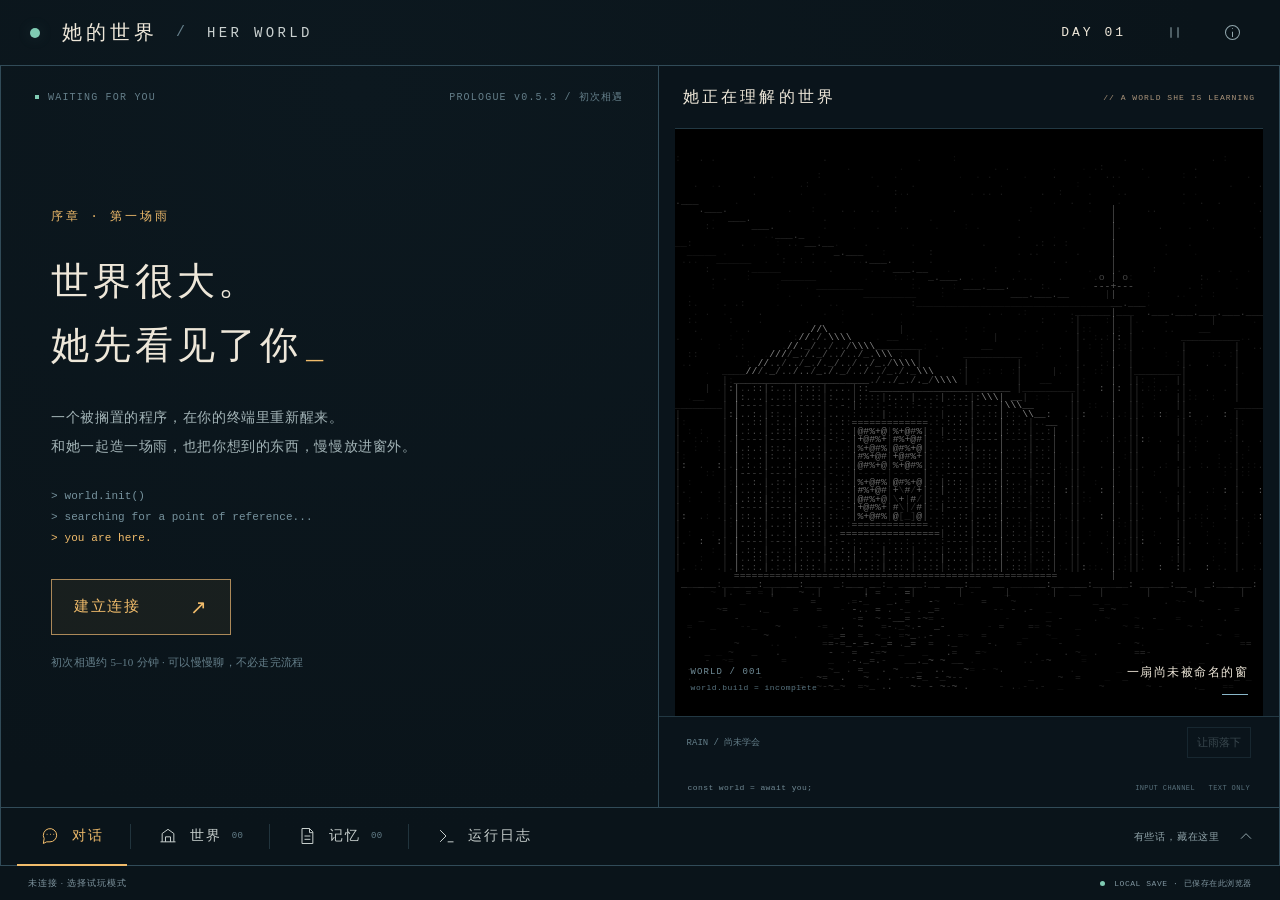
==== commit 9fc4e38c: "Clarify JSON glyph encoding and repair waiting layout v0.5.3" ====
--- a/index.html
+++ b/index.html
@@ -7,15 +7,15 @@
   <meta name="description" content="她的世界：一段关于雨、记忆与被保留的引用的互动叙事。">
   <title>她的世界 · HER WORLD</title>
   <link rel="icon" href="./favicon.svg" type="image/svg+xml">
-  <link rel="stylesheet" href="./styles.css?v=0.5.2">
-  <script src="./story.js?v=0.5.2" defer></script>
-  <script src="./world-state.js?v=0.5.2" defer></script>
-  <script src="./turn-protocol.js?v=0.5.2" defer></script>
-  <script src="./engine.js?v=0.5.2" defer></script>
-  <script src="./focus.js?v=0.5.2" defer></script>
-  <script src="./ai.js?v=0.5.2" defer></script>
-  <script src="./world.js?v=0.5.2" defer></script>
-  <script src="./app.js?v=0.5.2" defer></script>
+  <link rel="stylesheet" href="./styles.css?v=0.5.3">
+  <script src="./story.js?v=0.5.3" defer></script>
+  <script src="./world-state.js?v=0.5.3" defer></script>
+  <script src="./turn-protocol.js?v=0.5.3" defer></script>
+  <script src="./engine.js?v=0.5.3" defer></script>
+  <script src="./focus.js?v=0.5.3" defer></script>
+  <script src="./ai.js?v=0.5.3" defer></script>
+  <script src="./world.js?v=0.5.3" defer></script>
+  <script src="./app.js?v=0.5.3" defer></script>
 </head>
 <body>
   <a class="skip" href="#choices">跳到当前选择</a>
@@ -79,7 +79,7 @@
     </section>
     <footer class="statusbar"><button class="chapter-status" id="ai-status-button" title="连接模式与访问密码设置">未连接 · 选择试玩模式</button><div><button id="reset-button" hidden>重新开始</button><span class="save-status" id="save-status"><i aria-hidden="true"></i> LOCAL SAVE · 本地保存</span></div></footer>
   </main>
-  <dialog id="about-dialog" aria-labelledby="about-title"><button class="dialog-close" data-close="about-dialog" aria-label="关闭">×</button><div class="eyebrow">HER WORLD / PROLOGUE v0.5.2</div><h2 id="about-title">有些东西，值得留着。</h2><p>这是一段可以慢慢停留的原创互动序章。你将唤醒一个未完成的程序，和她一起理解、修改并命名一场雨。雨的能力可反复使用，聊天不会自动跳到下一个问题。</p><p>也可以把长椅、纸风车或你想到的新物件放进窗外，继续改变它的位置、样子和意义。打开「世界」，看看共同添上的东西、你赋予的意义和她的理解。原始对白会单独保留。</p><p>打开底部的「运行日志」，看看语言之外发生了什么。你可以随时停下，下次从同一浏览器继续。</p><p class="muted">AI 模式通过专用转发服务连接 DMXAPI，需要你亲自输入转发访问密码；天气和记忆由本地校验的事件控制。离线模式使用作者编写的分支文本与简化字符轮廓。关注比例只根据游戏内已发生的对话与变化计算；运行日志是叙事内容，两者都不是模型的真实思维过程。故事结局尚未确定。</p><button class="start-button" data-close="about-dialog">回到窗边 <span aria-hidden="true">↗</span></button></dialog>
+  <dialog id="about-dialog" aria-labelledby="about-title"><button class="dialog-close" data-close="about-dialog" aria-label="关闭">×</button><div class="eyebrow">HER WORLD / PROLOGUE v0.5.3</div><h2 id="about-title">有些东西，值得留着。</h2><p>这是一段可以慢慢停留的原创互动序章。你将唤醒一个未完成的程序，和她一起理解、修改并命名一场雨。雨的能力可反复使用，聊天不会自动跳到下一个问题。</p><p>也可以把长椅、纸风车或你想到的新物件放进窗外，继续改变它的位置、样子和意义。打开「世界」，看看共同添上的东西、你赋予的意义和她的理解。原始对白会单独保留。</p><p>打开底部的「运行日志」，看看语言之外发生了什么。你可以随时停下，下次从同一浏览器继续。</p><p class="muted">AI 模式通过专用转发服务连接 DMXAPI，需要你亲自输入转发访问密码；天气和记忆由本地校验的事件控制。离线模式使用作者编写的分支文本与简化字符轮廓。关注比例只根据游戏内已发生的对话与变化计算；运行日志是叙事内容，两者都不是模型的真实思维过程。故事结局尚未确定。</p><button class="start-button" data-close="about-dialog">回到窗边 <span aria-hidden="true">↗</span></button></dialog>
   <dialog id="connect-dialog" aria-labelledby="connect-title"><button class="dialog-close" data-close="connect-dialog" aria-label="关闭连接设置">×</button><div class="eyebrow">CONNECTION / 连接方式</div><h2 id="connect-title">让她回应，或者先听一场雨。</h2><p>连接后，本局对话、世界状态、记忆与原话来源会经专用转发服务器 <span class="endpoint">216.235.248.104</span> 发送给 DMXAPI，模型固定为 glm-5.3-flash。访问密码仅发送给这台转发服务器，用于验证连接。每次开场或回应会发起一次请求，可能产生模型费用；单次输出上限 2048 tokens（含推理），不自动重试。</p><form id="connect-form" autocomplete="off"><label for="api-key">转发访问密码</label><input id="api-key" name="her-world-volatile-access" type="password" autocomplete="off" spellcheck="false" maxlength="500" placeholder="由你亲自输入，仅在本页内存中使用" aria-describedby="key-note"><p class="muted" id="key-note">请输入这台转发服务的专用访问密码，无需填写 DMXAPI Key。使用 8–500 位英文字母、数字或符号，不含空格和引号。密码不写入本地存储、网址或日志。刷新、离开页面或断开后需重新输入。浏览器扩展和本页脚本仍可读取运行时信息。</p><button type="submit" class="start-button" id="connect-button">连接并继续 <span aria-hidden="true">↗</span></button></form><p id="connection-error" class="connection-error" role="alert" hidden></p><div class="connect-alternatives"><button class="secondary-button" id="offline-button">先玩离线版本</button><button class="secondary-button" id="disconnect-button" hidden>断开并清除访问密码</button></div><p class="muted">AI 输出与游戏选择会随进度保存在此浏览器。页面限额只是使用提醒；真实额度以转发服务与服务商设置为准。</p></dialog>
   <dialog id="reset-dialog" aria-labelledby="reset-title"><div class="eyebrow">RESET / REPLAY</div><h2 id="reset-title">再认识她一次？</h2><p>这会清除这段故事在此浏览器保存的对话、选择和记忆。从第一天重新开始。</p><div class="dialog-actions"><button class="secondary-button" data-close="reset-dialog">留在这里</button><button class="start-button" id="confirm-reset">重新开始</button></div></dialog>
   <div class="toast" id="toast" role="status" hidden></div>
--- a/styles.css
+++ b/styles.css
@@ -1,6 +1,6 @@
 @charset "UTF-8";
 :root{color-scheme:dark;--bg:#0a141a;--ink:#eee7d9;--muted:#91a7ad;--dim:#647e89;--line:#314b58;--line-soft:#223843;--amber:#f1bc6b;--blue:#8ab7c9;--mint:#80cbb3;--serif:"Noto Serif CJK SC","Songti SC","STSong","SimSun",serif;--mono:"SFMono-Regular",Consolas,"Liberation Mono",monospace;--sans:system-ui,-apple-system,"Segoe UI",sans-serif}
-*{box-sizing:border-box}html,body{margin:0;min-height:100%;background:var(--bg)}body{color:var(--ink);font-family:var(--serif);-webkit-font-smoothing:antialiased}button,input,a{-webkit-tap-highlight-color:transparent}button,input{font:inherit}button{color:inherit;cursor:pointer}button:disabled{cursor:wait;opacity:.55}a{color:inherit}button{border:0;background:none}button, a, input{outline-offset:5px}button:focus-visible,a:focus-visible,input:focus-visible,[tabindex]:focus-visible{outline:2px solid var(--amber)}button:hover{color:var(--amber)}[hidden]{display:none!important}svg{display:block}::selection{color:#07131a;background:var(--amber)}.sr-only{position:absolute;width:1px;height:1px;padding:0;margin:-1px;overflow:hidden;clip:rect(0,0,0,0);white-space:nowrap;border:0}.skip{position:fixed;z-index:100;top:-80px;left:10px;background:var(--amber);color:#10212a;padding:12px}.skip:focus{top:10px}.app{height:100dvh;min-height:650px;display:flex;flex-direction:column;overflow:hidden;max-width:2000px;margin:auto;background:radial-gradient(ellipse at 28% 10%,#10202955,transparent 65%)}.topbar{height:66px;flex:none;display:flex;align-items:center;justify-content:space-between;border-bottom:1px solid var(--line);padding:0 30px}.brand{display:flex;align-items:center;gap:18px;font-size:20px;letter-spacing:.2em;text-decoration:none;white-space:nowrap}.status-light{width:10px;height:10px;border-radius:50%;background:var(--mint);box-shadow:0 0 15px #80cbb326;margin-right:4px}.brand-divider{color:var(--dim);font-family:var(--mono);font-size:15px}.brand-en{font-family:var(--mono);font-size:14px;letter-spacing:.24em;color:#cad1d0}.top-actions{display:flex;align-items:center;height:100%;gap:22px}.day{font-family:var(--mono);font-size:13px;letter-spacing:.23em;margin-right:8px}.icon-button{width:36px;height:36px;color:var(--muted);display:grid;place-items:center}.icon-button svg{width:21px;height:21px;fill:none;stroke:currentColor;stroke-width:1.15}.workspace{flex:1;min-height:0;display:grid;grid-template-columns:1.06fr 1fr;border:1px solid var(--line);border-top:none}.conversation{min-width:0;min-height:0;display:flex;flex-direction:column;border-right:1px solid var(--line);position:relative;padding:0 34px 27px}.section-label{font-family:var(--mono);font-size:10px;letter-spacing:.12em;display:flex;align-items:center;justify-content:space-between;color:var(--dim);padding:24px 0 22px;gap:12px;flex:none}.section-label>span:first-child{display:flex;align-items:center;gap:9px}.section-label i{display:inline-block;width:4px;height:4px;background:var(--mint)}.intro{display:flex;flex-direction:column;justify-content:center;align-items:flex-start;flex:1;padding:0 16px 28px}.eyebrow{font-size:12px;letter-spacing:.23em;color:var(--amber);font-family:var(--mono);margin-bottom:25px}.intro h1{font-size:clamp(28px,3vw,45px);line-height:1.65;font-weight:400;letter-spacing:.1em;margin:0 0 26px}.cursor{color:var(--amber);font-family:var(--mono);font-size:.75em;margin-left:4px}.intro-copy{font-size:14px;line-height:2.1;color:#a2b3b6;margin:0 0 28px;letter-spacing:.045em}.boot-lines{display:flex;flex-direction:column;gap:9px;font-family:var(--mono);font-size:11px;color:#77939e;letter-spacing:.01em;margin:0 0 35px}.amber{color:var(--amber)}.start-button{display:inline-flex;justify-content:space-between;align-items:center;gap:50px;border:1px solid #ac8959;padding:15px 22px;color:var(--amber);font-size:15px;letter-spacing:.1em;background:#e6aa5010;transition:background .2s,border-color .2s}.start-button:hover{background:#e6aa5022;border-color:var(--amber)}.start-button span{font-family:var(--sans);font-size:20px}.intro-note{font-size:11px;color:var(--dim);margin:20px 0 0;letter-spacing:.025em}.blink{animation:blink 2.4s infinite}@keyframes blink{50%{opacity:.2}}.transcript{flex:1;min-height:0;overflow:auto;scrollbar-width:thin;scrollbar-color:#314b58 transparent;padding:0 10px 24px 0;scroll-behavior:smooth;overscroll-behavior:contain;mask-image:linear-gradient(transparent,#000 14px,#000 calc(100% - 7px),transparent)}.message{display:grid;grid-template-columns:45px 26px 1fr;gap:11px;font-size:17px;line-height:1.95;padding:12px 0;animation:arrive .4s ease-out}.message .time{font-family:var(--mono);font-size:10px;color:var(--dim);line-height:3.25;letter-spacing:.03em}.message .speaker{color:var(--amber);white-space:nowrap;letter-spacing:.1em}.message .message-text{white-space:pre-wrap;overflow-wrap:anywhere}.message.you .speaker{color:var(--blue)}.message.you .message-text{color:#bacbd0}.message.system{display:block;font-family:var(--mono);font-size:11px;letter-spacing:.08em;color:var(--dim);padding:18px 0 10px}.day-marker{display:flex;align-items:center;gap:14px;font-family:var(--mono);font-size:10px;letter-spacing:.16em;color:#89a5b0;padding:30px 0 20px}.day-marker:after{content:"";flex:1;height:1px;background:var(--line-soft)}.day-marker:first-child{padding-top:5px}.message.thinking{color:var(--dim);letter-spacing:.4em;font-family:var(--mono);font-size:15px}@keyframes arrive{from{opacity:0;transform:translateY(5px)}to{opacity:1;transform:none}}.response-area{flex:none;padding-top:16px;border-top:1px solid var(--line-soft);position:relative}.response-label{font-size:10px;letter-spacing:.11em;color:var(--dim);display:flex;justify-content:space-between;gap:12px;margin-bottom:13px}.response-label span:last-child{font-family:var(--mono)}.choices{display:flex;flex-direction:column;gap:8px}.choice{width:100%;display:flex;align-items:center;gap:13px;text-align:left;padding:11px 13px;min-height:44px;border:1px solid var(--line);background:linear-gradient(100deg,#13273077,#10212b11);font-size:13px;line-height:1.65;letter-spacing:.03em;transition:border-color .2s,background .2s}.choice:hover{border-color:#997b50;background:#f1bc6b0a}.choice .choice-index{color:var(--dim);font-size:10px;font-family:var(--mono)}.choice .choice-arrow{margin-left:auto;color:var(--dim);font-family:var(--mono)}.choice:hover .choice-arrow{color:var(--amber)}.free-form{display:flex;margin-top:13px;border:1px solid #405d6d;min-height:48px}.free-form:focus-within{border-color:var(--blue)}.free-form input{width:100%;min-width:0;padding:12px 14px;color:var(--ink);font-size:13px;letter-spacing:.04em;background:transparent;border:0;outline:none}.free-form input::placeholder{color:#7c929b}.free-form button{width:51px;flex:none;display:grid;place-items:center;border-left:1px solid #405d6d;color:var(--blue)}.free-form svg{width:22px;height:22px;fill:none;stroke:currentColor;stroke-width:1.3}.input-note{font-family:var(--sans);font-size:9px;color:#7c929b;letter-spacing:.025em;margin:8px 0 0}.world{min-width:0;min-height:0;display:flex;flex-direction:column;background:#0a141b;position:relative}.world-title{height:62px;padding:0 24px;display:flex;align-items:center;justify-content:space-between;gap:16px;flex:none}.world-title h2{font-size:16px;font-weight:400;letter-spacing:.2em;white-space:nowrap;margin:0}.world-title>span{font:8px var(--mono);letter-spacing:.13em;color:#ac957b;white-space:nowrap}.world-art{position:relative;flex:1;min-height:0;overflow:hidden;margin:0 16px;border-top:1px solid var(--line-soft)}#world-canvas{position:absolute;inset:0;width:100%;height:100%}.world-vignette{position:absolute;inset:0;pointer-events:none;background:radial-gradient(ellipse at 44% 49%,transparent 32%,#0a141b80 90%)}.world-grain{position:absolute;inset:0;pointer-events:none;opacity:.08;background-image:url("data:image/svg+xml,%3Csvg viewBox='0 0 150 150' xmlns='http://www.w3.org/2000/svg'%3E%3Cfilter id='n'%3E%3CfeTurbulence type='fractalNoise' baseFrequency='.7' numOctaves='3' stitchTiles='stitch'/%3E%3C/filter%3E%3Crect width='100%25' height='100%25' opacity='.65' filter='url(%23n)'/%3E%3C/svg%3E")}.world-index{position:absolute;left:16px;bottom:20px;font:9px/1.8 var(--mono);letter-spacing:.12em;color:#718d98}.world-index>span{font-size:8px;letter-spacing:.06em;color:#587480}.world-caption{position:absolute;right:15px;bottom:21px;display:flex;flex-direction:column;align-items:flex-end;gap:13px;font-size:12px;letter-spacing:.12em}.caption-line{width:26px;height:1px;background:var(--blue)}.world-footer{height:39px;display:flex;align-items:center;justify-content:space-between;padding:0 29px;font:8px var(--mono);color:#6f8792;letter-spacing:.05em;gap:10px}.coordinate{font-size:7px;white-space:nowrap;color:#58707b}.coordinate span{padding-left:9px}.inspector{flex:none}.tabbar{display:flex;height:58px;border:1px solid var(--line);border-top:0;padding:0 16px;gap:8px}.tab{position:relative;display:flex;align-items:center;gap:12px;padding:0 23px;font-size:14px;letter-spacing:.14em;color:#c5cdcb;border-bottom:2px solid transparent;margin-bottom:-1px}.tab::after{content:"";position:absolute;right:-4px;height:25px;width:1px;background:#21343d}.tab:nth-child(3)::after{display:none}.tab svg{width:20px;height:20px;stroke:currentColor;fill:none;stroke-width:1.2}.tab.active{color:var(--amber);border-bottom-color:var(--amber)}.tab-count{font:9px var(--mono);color:var(--dim);letter-spacing:.03em;margin-left:-2px}.unread-dot{width:4px;height:4px;border-radius:50%;background:var(--amber);box-shadow:0 0 8px #f1bc6b55}.drawer-toggle{display:flex;align-items:center;gap:16px;margin-left:auto;padding:0 7px;color:#91a4aa}.drawer-toggle span{font-size:10px;letter-spacing:.08em}.drawer-toggle svg{width:20px;height:20px;stroke:currentColor;fill:none;stroke-width:1.2;transition:transform .25s}.drawer-toggle[aria-expanded=true] svg{transform:rotate(180deg)}.inspector-panel{height:235px;border:1px solid var(--line);border-top:0;padding:17px 30px;background:#091319}.logs-layout{height:100%;display:grid;grid-template-columns:1.15fr 1fr;gap:23px}.log-list{overflow:auto;scrollbar-width:thin;scrollbar-color:#314b58 transparent;padding-right:14px;overscroll-behavior:contain}.log-line{display:grid;grid-template-columns:22px 60px 1fr;gap:10px;align-items:start;font:12px/2 var(--mono);padding:1px 0;color:#bdc9ca;overflow-wrap:anywhere}.log-line .line-no{color:#69828e;font-size:10px}.log-line .log-time{color:#89a0aa;font-size:10px}.log-line.comment{color:var(--amber);font-family:var(--serif);letter-spacing:.035em}.log-line.retain{color:var(--amber)}.log-line.discard{color:#8298a2}.attention{border-left:1px solid var(--line);padding:0 0 0 22px;min-width:0}.trace-title{font:11px var(--mono);letter-spacing:.16em;color:var(--blue);display:flex;align-items:center;gap:6px}.trace-note{margin-left:auto;font:9px var(--serif);color:#718993;letter-spacing:.02em}.trace-svg{width:100%;height:calc(100% - 44px);min-height:100px}.trace-labels{font:12px var(--mono);fill:#c1c7c6;text-anchor:end;letter-spacing:.05em}.trace-paths{stroke:var(--amber);stroke-width:1.1;stroke-dasharray:2 3;fill:none;opacity:.4;transition:opacity 1s}.trace-paths path:nth-child(2){stroke-width:1.4}.trace-dots{fill:var(--amber)}.you-label{font:17px var(--serif);fill:var(--amber);letter-spacing:.1em}.you-glow{opacity:.5}.attention p{font-size:10px;letter-spacing:.08em;color:#819ba4;margin:0}.memory-panel{height:100%;display:grid;grid-template-columns:repeat(3,minmax(0,1fr));gap:13px;overflow:auto;scrollbar-width:thin;scrollbar-color:#314b58 transparent;align-content:start}.memory-card{border:1px solid var(--line-soft);padding:16px 18px;background:#15242b55;position:relative}.memory-card:before{content:"";width:4px;height:4px;position:absolute;right:13px;top:15px;background:var(--amber)}.memory-id{font:9px var(--mono);letter-spacing:.08em;color:#819dab}.memory-card h3{font-size:14px;letter-spacing:.1em;font-weight:400;color:var(--amber);margin:12px 0 10px}.memory-card p{font-size:12px;line-height:1.9;margin:0;color:#bbcacb}.empty-memory{padding:15px 3px;color:var(--muted);font-size:14px;line-height:2;grid-column:1/-1}.empty-memory code{font:11px var(--mono);color:var(--dim)}.statusbar{flex:none;min-height:34px;display:flex;align-items:center;justify-content:space-between;padding:0 28px;font:9px var(--mono);letter-spacing:.06em;color:#8096a0;gap:16px}.statusbar>div{display:flex;align-items:center;gap:23px}.chapter-status{font-family:var(--serif);font-size:9px;letter-spacing:.1em}.save-status{display:flex;gap:9px;align-items:center;font-size:8px;white-space:nowrap}.save-status i{height:5px;width:5px;border-radius:50%;background:var(--mint)}.save-status.warning i{background:var(--amber)}#reset-button{font-size:9px;letter-spacing:.04em;padding:8px 0;color:var(--dim)}#reset-button:hover{color:var(--amber)}dialog{width:min(480px,calc(100vw - 36px));background:#101e25;border:1px solid #4a6472;color:var(--ink);padding:36px;box-shadow:0 24px 100px #0008;max-height:85dvh;overflow:auto}dialog::backdrop{background:#030a10bb;backdrop-filter:blur(5px)}dialog h2{font-size:24px;font-weight:400;letter-spacing:.06em;line-height:1.6;margin:12px 0 22px}dialog p{font-size:13px;line-height:2;color:#c2ccca}dialog .muted{font-size:11px;color:#8198a2;margin-bottom:26px}.dialog-close{position:absolute;top:10px;right:10px;width:36px;height:36px;font:25px var(--sans);color:var(--muted)}.dialog-actions{display:flex;gap:14px;margin-top:25px;justify-content:flex-end}.secondary-button{font-size:14px;padding:14px 18px;border:1px solid var(--line);color:#b7c5c7}.toast{position:fixed;bottom:51px;left:50%;transform:translateX(-50%);background:#152a32;border:1px solid #496570;padding:12px 18px;font-size:12px;color:#d0dad5;box-shadow:0 4px 25px #0005;z-index:20;max-width:calc(100vw - 30px);text-align:center}.ending{padding:20px 0 8px}.ending .eyebrow{margin-bottom:10px}.ending h2{font-size:26px;font-weight:400;letter-spacing:.09em;line-height:1.7;margin:10px 0 15px}.ending p{font-size:13px;line-height:2;color:#a9bfc4}.ending-actions{display:flex;gap:8px;flex-wrap:wrap;margin-top:14px}.ending-actions button{font-size:12px;padding:9px 13px;border:1px solid var(--line);color:var(--amber)}.no-script{position:fixed;inset:0;background:#0a141af0;z-index:100;padding:20vh 10vw;font-size:20px}
+*{box-sizing:border-box}html,body{margin:0;min-height:100%;background:var(--bg)}body{color:var(--ink);font-family:var(--serif);-webkit-font-smoothing:antialiased}button,input,a{-webkit-tap-highlight-color:transparent}button,input{font:inherit}button{color:inherit;cursor:pointer}button:disabled{cursor:wait;opacity:.55}a{color:inherit}button{border:0;background:none}button, a, input{outline-offset:5px}button:focus-visible,a:focus-visible,input:focus-visible,[tabindex]:focus-visible{outline:2px solid var(--amber)}button:hover{color:var(--amber)}[hidden]{display:none!important}svg{display:block}::selection{color:#07131a;background:var(--amber)}.sr-only{position:absolute;width:1px;height:1px;padding:0;margin:-1px;overflow:hidden;clip:rect(0,0,0,0);white-space:nowrap;border:0}.skip{position:fixed;z-index:100;top:-80px;left:10px;background:var(--amber);color:#10212a;padding:12px}.skip:focus{top:10px}.app{height:100dvh;min-height:650px;display:flex;flex-direction:column;overflow:hidden;max-width:2000px;margin:auto;background:radial-gradient(ellipse at 28% 10%,#10202955,transparent 65%)}.topbar{height:66px;flex:none;display:flex;align-items:center;justify-content:space-between;border-bottom:1px solid var(--line);padding:0 30px}.brand{display:flex;align-items:center;gap:18px;font-size:20px;letter-spacing:.2em;text-decoration:none;white-space:nowrap}.status-light{width:10px;height:10px;border-radius:50%;background:var(--mint);box-shadow:0 0 15px #80cbb326;margin-right:4px}.brand-divider{color:var(--dim);font-family:var(--mono);font-size:15px}.brand-en{font-family:var(--mono);font-size:14px;letter-spacing:.24em;color:#cad1d0}.top-actions{display:flex;align-items:center;height:100%;gap:22px}.day{font-family:var(--mono);font-size:13px;letter-spacing:.23em;margin-right:8px}.icon-button{width:36px;height:36px;color:var(--muted);display:grid;place-items:center}.icon-button svg{width:21px;height:21px;fill:none;stroke:currentColor;stroke-width:1.15}.workspace{flex:1;min-height:0;display:grid;grid-template-columns:1.06fr 1fr;border:1px solid var(--line);border-top:none}.conversation{min-width:0;min-height:0;display:flex;flex-direction:column;border-right:1px solid var(--line);position:relative;padding:0 34px 27px}.section-label{font-family:var(--mono);font-size:10px;letter-spacing:.12em;display:flex;align-items:center;justify-content:space-between;color:var(--dim);padding:24px 0 22px;gap:12px;flex:none}.section-label>span:first-child{display:flex;align-items:center;gap:9px}.section-label i{display:inline-block;width:4px;height:4px;background:var(--mint)}.intro{display:flex;flex-direction:column;justify-content:center;align-items:flex-start;flex:1;padding:0 16px 28px}.eyebrow{font-size:12px;letter-spacing:.23em;color:var(--amber);font-family:var(--mono);margin-bottom:25px}.intro h1{font-size:clamp(28px,3vw,45px);line-height:1.65;font-weight:400;letter-spacing:.1em;margin:0 0 26px}.cursor{color:var(--amber);font-family:var(--mono);font-size:.75em;margin-left:4px}.intro-copy{font-size:14px;line-height:2.1;color:#a2b3b6;margin:0 0 28px;letter-spacing:.045em}.boot-lines{display:flex;flex-direction:column;gap:9px;font-family:var(--mono);font-size:11px;color:#77939e;letter-spacing:.01em;margin:0 0 35px}.amber{color:var(--amber)}.start-button{display:inline-flex;justify-content:space-between;align-items:center;gap:50px;border:1px solid #ac8959;padding:15px 22px;color:var(--amber);font-size:15px;letter-spacing:.1em;background:#e6aa5010;transition:background .2s,border-color .2s}.start-button:hover{background:#e6aa5022;border-color:var(--amber)}.start-button span{font-family:var(--sans);font-size:20px}.intro-note{font-size:11px;color:var(--dim);margin:20px 0 0;letter-spacing:.025em}.blink{animation:blink 2.4s infinite}@keyframes blink{50%{opacity:.2}}.transcript{flex:1;min-height:0;overflow:auto;scrollbar-width:thin;scrollbar-color:#314b58 transparent;padding:0 10px 24px 0;scroll-behavior:smooth;overscroll-behavior:contain;mask-image:linear-gradient(transparent,#000 14px,#000 calc(100% - 7px),transparent)}.message{display:grid;grid-template-columns:45px 26px 1fr;gap:11px;font-size:17px;line-height:1.95;padding:12px 0;animation:arrive .4s ease-out}.message .time{font-family:var(--mono);font-size:10px;color:var(--dim);line-height:3.25;letter-spacing:.03em}.message .speaker{color:var(--amber);white-space:nowrap;letter-spacing:.1em}.message .message-text{white-space:pre-wrap;overflow-wrap:anywhere}.message.you .speaker{color:var(--blue)}.message.you .message-text{color:#bacbd0}.message.system{display:block;font-family:var(--mono);font-size:11px;letter-spacing:.08em;color:var(--dim);padding:18px 0 10px}.day-marker{display:flex;align-items:center;gap:14px;font-family:var(--mono);font-size:10px;letter-spacing:.16em;color:#89a5b0;padding:30px 0 20px}.day-marker:after{content:"";flex:1;height:1px;background:var(--line-soft)}.day-marker:first-child{padding-top:5px}.message.thinking{display:block;color:var(--dim);letter-spacing:.4em;font-family:var(--mono);font-size:15px}@keyframes arrive{from{opacity:0;transform:translateY(5px)}to{opacity:1;transform:none}}.response-area{flex:none;padding-top:16px;border-top:1px solid var(--line-soft);position:relative}.response-label{font-size:10px;letter-spacing:.11em;color:var(--dim);display:flex;justify-content:space-between;gap:12px;margin-bottom:13px}.response-label span:last-child{font-family:var(--mono)}.choices{display:flex;flex-direction:column;gap:8px}.choice{width:100%;display:flex;align-items:center;gap:13px;text-align:left;padding:11px 13px;min-height:44px;border:1px solid var(--line);background:linear-gradient(100deg,#13273077,#10212b11);font-size:13px;line-height:1.65;letter-spacing:.03em;transition:border-color .2s,background .2s}.choice:hover{border-color:#997b50;background:#f1bc6b0a}.choice .choice-index{color:var(--dim);font-size:10px;font-family:var(--mono)}.choice .choice-arrow{margin-left:auto;color:var(--dim);font-family:var(--mono)}.choice:hover .choice-arrow{color:var(--amber)}.free-form{display:flex;margin-top:13px;border:1px solid #405d6d;min-height:48px}.free-form:focus-within{border-color:var(--blue)}.free-form input{width:100%;min-width:0;padding:12px 14px;color:var(--ink);font-size:13px;letter-spacing:.04em;background:transparent;border:0;outline:none}.free-form input::placeholder{color:#7c929b}.free-form button{width:51px;flex:none;display:grid;place-items:center;border-left:1px solid #405d6d;color:var(--blue)}.free-form svg{width:22px;height:22px;fill:none;stroke:currentColor;stroke-width:1.3}.input-note{font-family:var(--sans);font-size:9px;color:#7c929b;letter-spacing:.025em;margin:8px 0 0}.world{min-width:0;min-height:0;display:flex;flex-direction:column;background:#0a141b;position:relative}.world-title{height:62px;padding:0 24px;display:flex;align-items:center;justify-content:space-between;gap:16px;flex:none}.world-title h2{font-size:16px;font-weight:400;letter-spacing:.2em;white-space:nowrap;margin:0}.world-title>span{font:8px var(--mono);letter-spacing:.13em;color:#ac957b;white-space:nowrap}.world-art{position:relative;flex:1;min-height:0;overflow:hidden;margin:0 16px;border-top:1px solid var(--line-soft)}#world-canvas{position:absolute;inset:0;width:100%;height:100%}.world-vignette{position:absolute;inset:0;pointer-events:none;background:radial-gradient(ellipse at 44% 49%,transparent 32%,#0a141b80 90%)}.world-grain{position:absolute;inset:0;pointer-events:none;opacity:.08;background-image:url("data:image/svg+xml,%3Csvg viewBox='0 0 150 150' xmlns='http://www.w3.org/2000/svg'%3E%3Cfilter id='n'%3E%3CfeTurbulence type='fractalNoise' baseFrequency='.7' numOctaves='3' stitchTiles='stitch'/%3E%3C/filter%3E%3Crect width='100%25' height='100%25' opacity='.65' filter='url(%23n)'/%3E%3C/svg%3E")}.world-index{position:absolute;left:16px;bottom:20px;font:9px/1.8 var(--mono);letter-spacing:.12em;color:#718d98}.world-index>span{font-size:8px;letter-spacing:.06em;color:#587480}.world-caption{position:absolute;right:15px;bottom:21px;display:flex;flex-direction:column;align-items:flex-end;gap:13px;font-size:12px;letter-spacing:.12em}.caption-line{width:26px;height:1px;background:var(--blue)}.world-footer{height:39px;display:flex;align-items:center;justify-content:space-between;padding:0 29px;font:8px var(--mono);color:#6f8792;letter-spacing:.05em;gap:10px}.coordinate{font-size:7px;white-space:nowrap;color:#58707b}.coordinate span{padding-left:9px}.inspector{flex:none}.tabbar{display:flex;height:58px;border:1px solid var(--line);border-top:0;padding:0 16px;gap:8px}.tab{position:relative;display:flex;align-items:center;gap:12px;padding:0 23px;font-size:14px;letter-spacing:.14em;color:#c5cdcb;border-bottom:2px solid transparent;margin-bottom:-1px}.tab::after{content:"";position:absolute;right:-4px;height:25px;width:1px;background:#21343d}.tab:nth-child(3)::after{display:none}.tab svg{width:20px;height:20px;stroke:currentColor;fill:none;stroke-width:1.2}.tab.active{color:var(--amber);border-bottom-color:var(--amber)}.tab-count{font:9px var(--mono);color:var(--dim);letter-spacing:.03em;margin-left:-2px}.unread-dot{width:4px;height:4px;border-radius:50%;background:var(--amber);box-shadow:0 0 8px #f1bc6b55}.drawer-toggle{display:flex;align-items:center;gap:16px;margin-left:auto;padding:0 7px;color:#91a4aa}.drawer-toggle span{font-size:10px;letter-spacing:.08em}.drawer-toggle svg{width:20px;height:20px;stroke:currentColor;fill:none;stroke-width:1.2;transition:transform .25s}.drawer-toggle[aria-expanded=true] svg{transform:rotate(180deg)}.inspector-panel{height:235px;border:1px solid var(--line);border-top:0;padding:17px 30px;background:#091319}.logs-layout{height:100%;display:grid;grid-template-columns:1.15fr 1fr;gap:23px}.log-list{overflow:auto;scrollbar-width:thin;scrollbar-color:#314b58 transparent;padding-right:14px;overscroll-behavior:contain}.log-line{display:grid;grid-template-columns:22px 60px 1fr;gap:10px;align-items:start;font:12px/2 var(--mono);padding:1px 0;color:#bdc9ca;overflow-wrap:anywhere}.log-line .line-no{color:#69828e;font-size:10px}.log-line .log-time{color:#89a0aa;font-size:10px}.log-line.comment{color:var(--amber);font-family:var(--serif);letter-spacing:.035em}.log-line.retain{color:var(--amber)}.log-line.discard{color:#8298a2}.attention{border-left:1px solid var(--line);padding:0 0 0 22px;min-width:0}.trace-title{font:11px var(--mono);letter-spacing:.16em;color:var(--blue);display:flex;align-items:center;gap:6px}.trace-note{margin-left:auto;font:9px var(--serif);color:#718993;letter-spacing:.02em}.trace-svg{width:100%;height:calc(100% - 44px);min-height:100px}.trace-labels{font:12px var(--mono);fill:#c1c7c6;text-anchor:end;letter-spacing:.05em}.trace-paths{stroke:var(--amber);stroke-width:1.1;stroke-dasharray:2 3;fill:none;opacity:.4;transition:opacity 1s}.trace-paths path:nth-child(2){stroke-width:1.4}.trace-dots{fill:var(--amber)}.you-label{font:17px var(--serif);fill:var(--amber);letter-spacing:.1em}.you-glow{opacity:.5}.attention p{font-size:10px;letter-spacing:.08em;color:#819ba4;margin:0}.memory-panel{height:100%;display:grid;grid-template-columns:repeat(3,minmax(0,1fr));gap:13px;overflow:auto;scrollbar-width:thin;scrollbar-color:#314b58 transparent;align-content:start}.memory-card{border:1px solid var(--line-soft);padding:16px 18px;background:#15242b55;position:relative}.memory-card:before{content:"";width:4px;height:4px;position:absolute;right:13px;top:15px;background:var(--amber)}.memory-id{font:9px var(--mono);letter-spacing:.08em;color:#819dab}.memory-card h3{font-size:14px;letter-spacing:.1em;font-weight:400;color:var(--amber);margin:12px 0 10px}.memory-card p{font-size:12px;line-height:1.9;margin:0;color:#bbcacb}.empty-memory{padding:15px 3px;color:var(--muted);font-size:14px;line-height:2;grid-column:1/-1}.empty-memory code{font:11px var(--mono);color:var(--dim)}.statusbar{flex:none;min-height:34px;display:flex;align-items:center;justify-content:space-between;padding:0 28px;font:9px var(--mono);letter-spacing:.06em;color:#8096a0;gap:16px}.statusbar>div{display:flex;align-items:center;gap:23px}.chapter-status{font-family:var(--serif);font-size:9px;letter-spacing:.1em}.save-status{display:flex;gap:9px;align-items:center;font-size:8px;white-space:nowrap}.save-status i{height:5px;width:5px;border-radius:50%;background:var(--mint)}.save-status.warning i{background:var(--amber)}#reset-button{font-size:9px;letter-spacing:.04em;padding:8px 0;color:var(--dim)}#reset-button:hover{color:var(--amber)}dialog{width:min(480px,calc(100vw - 36px));background:#101e25;border:1px solid #4a6472;color:var(--ink);padding:36px;box-shadow:0 24px 100px #0008;max-height:85dvh;overflow:auto}dialog::backdrop{background:#030a10bb;backdrop-filter:blur(5px)}dialog h2{font-size:24px;font-weight:400;letter-spacing:.06em;line-height:1.6;margin:12px 0 22px}dialog p{font-size:13px;line-height:2;color:#c2ccca}dialog .muted{font-size:11px;color:#8198a2;margin-bottom:26px}.dialog-close{position:absolute;top:10px;right:10px;width:36px;height:36px;font:25px var(--sans);color:var(--muted)}.dialog-actions{display:flex;gap:14px;margin-top:25px;justify-content:flex-end}.secondary-button{font-size:14px;padding:14px 18px;border:1px solid var(--line);color:#b7c5c7}.toast{position:fixed;bottom:51px;left:50%;transform:translateX(-50%);background:#152a32;border:1px solid #496570;padding:12px 18px;font-size:12px;color:#d0dad5;box-shadow:0 4px 25px #0005;z-index:20;max-width:calc(100vw - 30px);text-align:center}.ending{padding:20px 0 8px}.ending .eyebrow{margin-bottom:10px}.ending h2{font-size:26px;font-weight:400;letter-spacing:.09em;line-height:1.7;margin:10px 0 15px}.ending p{font-size:13px;line-height:2;color:#a9bfc4}.ending-actions{display:flex;gap:8px;flex-wrap:wrap;margin-top:14px}.ending-actions button{font-size:12px;padding:9px 13px;border:1px solid var(--line);color:var(--amber)}.no-script{position:fixed;inset:0;background:#0a141af0;z-index:100;padding:20vh 10vw;font-size:20px}
 @media(min-width:1550px){.conversation{padding:0 48px 32px}.message{font-size:20px;padding:16px 0;grid-template-columns:56px 30px 1fr;gap:16px}.message .time{line-height:3.8}.choice{font-size:15px;padding:12px 16px}.section-label{padding:26px 0}.world-title h2{font-size:19px}.world-title>span{font-size:9px}.inspector-panel{height:270px;padding:22px 38px}.log-line{font-size:14px;line-height:2.25}.trace-title{font-size:13px}.intro-copy{font-size:16px}.intro-note{font-size:12px}}
 @media(max-width:1100px) and (min-width:761px){.conversation{padding:0 22px 22px}.section-label{font-size:8px}.world-title{padding:0 19px}.world-title h2{font-size:14px}.world-title>span{font-size:6px;letter-spacing:.07em}.message{font-size:15px;grid-template-columns:36px 22px 1fr;gap:8px}.message .time{font-size:8px}.coordinate{display:none}.intro{padding-left:0;padding-right:0}.intro h1{font-size:31px}.intro-copy{font-size:12px}.tab{padding:0 15px}.inspector-panel{height:220px;padding:17px 22px}.log-line{font-size:10px;grid-template-columns:17px 50px 1fr;gap:7px}.log-line .log-time{font-size:8px}.trace-note{display:none}}
 @media(max-height:790px) and (min-width:761px){.topbar{height:53px}.section-label{padding:18px 0 15px}.message{font-size:15px;padding:9px 0;line-height:1.85}.response-area{padding-top:11px}.choice{padding:8px 12px;min-height:40px;font-size:12px}.choices{gap:6px}.free-form{min-height:42px;margin-top:10px}.free-form input{padding:9px 12px}.intro{padding-bottom:14px}.intro h1{font-size:32px;line-height:1.55;margin-bottom:20px}.intro-copy{font-size:12px;margin-bottom:20px}.boot-lines{margin-bottom:22px}.intro .eyebrow{margin-bottom:20px}.intro-note{font-size:10px}.tabbar{height:50px}.inspector-panel{height:195px}.world-title{height:51px}.conversation{padding-bottom:19px}.log-line{font-size:11px}}
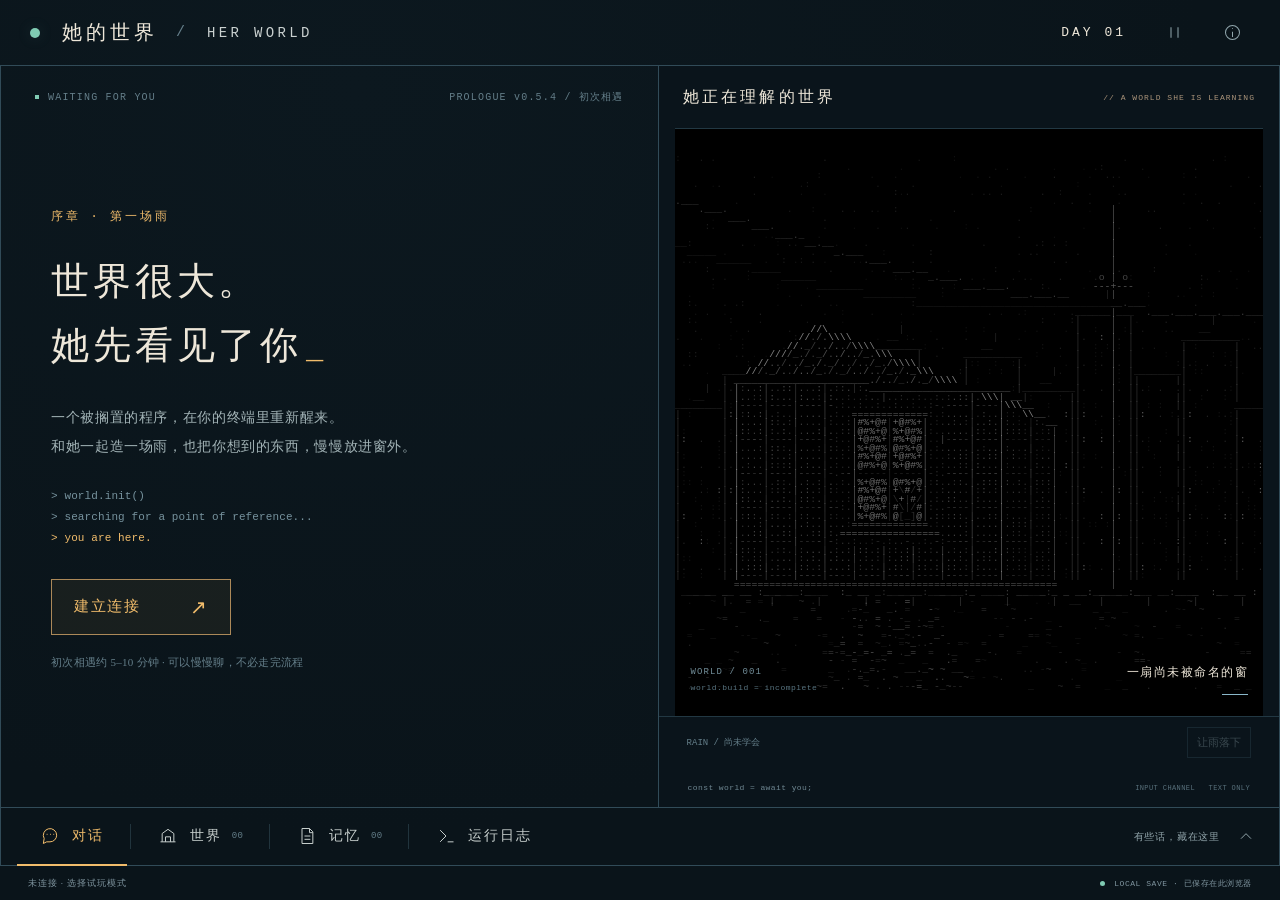
==== commit 7b751900: "Align generated objects with scene landmarks and stable scale anchors v0.5.4" ====
--- a/index.html
+++ b/index.html
@@ -7,15 +7,15 @@
   <meta name="description" content="她的世界：一段关于雨、记忆与被保留的引用的互动叙事。">
   <title>她的世界 · HER WORLD</title>
   <link rel="icon" href="./favicon.svg" type="image/svg+xml">
-  <link rel="stylesheet" href="./styles.css?v=0.5.3">
-  <script src="./story.js?v=0.5.3" defer></script>
-  <script src="./world-state.js?v=0.5.3" defer></script>
-  <script src="./turn-protocol.js?v=0.5.3" defer></script>
-  <script src="./engine.js?v=0.5.3" defer></script>
-  <script src="./focus.js?v=0.5.3" defer></script>
-  <script src="./ai.js?v=0.5.3" defer></script>
-  <script src="./world.js?v=0.5.3" defer></script>
-  <script src="./app.js?v=0.5.3" defer></script>
+  <link rel="stylesheet" href="./styles.css?v=0.5.4">
+  <script src="./story.js?v=0.5.4" defer></script>
+  <script src="./world-state.js?v=0.5.4" defer></script>
+  <script src="./turn-protocol.js?v=0.5.4" defer></script>
+  <script src="./engine.js?v=0.5.4" defer></script>
+  <script src="./focus.js?v=0.5.4" defer></script>
+  <script src="./ai.js?v=0.5.4" defer></script>
+  <script src="./world.js?v=0.5.4" defer></script>
+  <script src="./app.js?v=0.5.4" defer></script>
 </head>
 <body>
   <a class="skip" href="#choices">跳到当前选择</a>
@@ -79,7 +79,7 @@
     </section>
     <footer class="statusbar"><button class="chapter-status" id="ai-status-button" title="连接模式与访问密码设置">未连接 · 选择试玩模式</button><div><button id="reset-button" hidden>重新开始</button><span class="save-status" id="save-status"><i aria-hidden="true"></i> LOCAL SAVE · 本地保存</span></div></footer>
   </main>
-  <dialog id="about-dialog" aria-labelledby="about-title"><button class="dialog-close" data-close="about-dialog" aria-label="关闭">×</button><div class="eyebrow">HER WORLD / PROLOGUE v0.5.3</div><h2 id="about-title">有些东西，值得留着。</h2><p>这是一段可以慢慢停留的原创互动序章。你将唤醒一个未完成的程序，和她一起理解、修改并命名一场雨。雨的能力可反复使用，聊天不会自动跳到下一个问题。</p><p>也可以把长椅、纸风车或你想到的新物件放进窗外，继续改变它的位置、样子和意义。打开「世界」，看看共同添上的东西、你赋予的意义和她的理解。原始对白会单独保留。</p><p>打开底部的「运行日志」，看看语言之外发生了什么。你可以随时停下，下次从同一浏览器继续。</p><p class="muted">AI 模式通过专用转发服务连接 DMXAPI，需要你亲自输入转发访问密码；天气和记忆由本地校验的事件控制。离线模式使用作者编写的分支文本与简化字符轮廓。关注比例只根据游戏内已发生的对话与变化计算；运行日志是叙事内容，两者都不是模型的真实思维过程。故事结局尚未确定。</p><button class="start-button" data-close="about-dialog">回到窗边 <span aria-hidden="true">↗</span></button></dialog>
+  <dialog id="about-dialog" aria-labelledby="about-title"><button class="dialog-close" data-close="about-dialog" aria-label="关闭">×</button><div class="eyebrow">HER WORLD / PROLOGUE v0.5.4</div><h2 id="about-title">有些东西，值得留着。</h2><p>这是一段可以慢慢停留的原创互动序章。你将唤醒一个未完成的程序，和她一起理解、修改并命名一场雨。雨的能力可反复使用，聊天不会自动跳到下一个问题。</p><p>也可以把长椅、纸风车或你想到的新物件放进窗外，继续改变它的位置、样子和意义。打开「世界」，看看共同添上的东西、你赋予的意义和她的理解。原始对白会单独保留。</p><p>打开底部的「运行日志」，看看语言之外发生了什么。你可以随时停下，下次从同一浏览器继续。</p><p class="muted">AI 模式通过专用转发服务连接 DMXAPI，需要你亲自输入转发访问密码；天气和记忆由本地校验的事件控制。离线模式使用作者编写的分支文本与简化字符轮廓。关注比例只根据游戏内已发生的对话与变化计算；运行日志是叙事内容，两者都不是模型的真实思维过程。故事结局尚未确定。</p><button class="start-button" data-close="about-dialog">回到窗边 <span aria-hidden="true">↗</span></button></dialog>
   <dialog id="connect-dialog" aria-labelledby="connect-title"><button class="dialog-close" data-close="connect-dialog" aria-label="关闭连接设置">×</button><div class="eyebrow">CONNECTION / 连接方式</div><h2 id="connect-title">让她回应，或者先听一场雨。</h2><p>连接后，本局对话、世界状态、记忆与原话来源会经专用转发服务器 <span class="endpoint">216.235.248.104</span> 发送给 DMXAPI，模型固定为 glm-5.3-flash。访问密码仅发送给这台转发服务器，用于验证连接。每次开场或回应会发起一次请求，可能产生模型费用；单次输出上限 2048 tokens（含推理），不自动重试。</p><form id="connect-form" autocomplete="off"><label for="api-key">转发访问密码</label><input id="api-key" name="her-world-volatile-access" type="password" autocomplete="off" spellcheck="false" maxlength="500" placeholder="由你亲自输入，仅在本页内存中使用" aria-describedby="key-note"><p class="muted" id="key-note">请输入这台转发服务的专用访问密码，无需填写 DMXAPI Key。使用 8–500 位英文字母、数字或符号，不含空格和引号。密码不写入本地存储、网址或日志。刷新、离开页面或断开后需重新输入。浏览器扩展和本页脚本仍可读取运行时信息。</p><button type="submit" class="start-button" id="connect-button">连接并继续 <span aria-hidden="true">↗</span></button></form><p id="connection-error" class="connection-error" role="alert" hidden></p><div class="connect-alternatives"><button class="secondary-button" id="offline-button">先玩离线版本</button><button class="secondary-button" id="disconnect-button" hidden>断开并清除访问密码</button></div><p class="muted">AI 输出与游戏选择会随进度保存在此浏览器。页面限额只是使用提醒；真实额度以转发服务与服务商设置为准。</p></dialog>
   <dialog id="reset-dialog" aria-labelledby="reset-title"><div class="eyebrow">RESET / REPLAY</div><h2 id="reset-title">再认识她一次？</h2><p>这会清除这段故事在此浏览器保存的对话、选择和记忆。从第一天重新开始。</p><div class="dialog-actions"><button class="secondary-button" data-close="reset-dialog">留在这里</button><button class="start-button" id="confirm-reset">重新开始</button></div></dialog>
   <div class="toast" id="toast" role="status" hidden></div>
